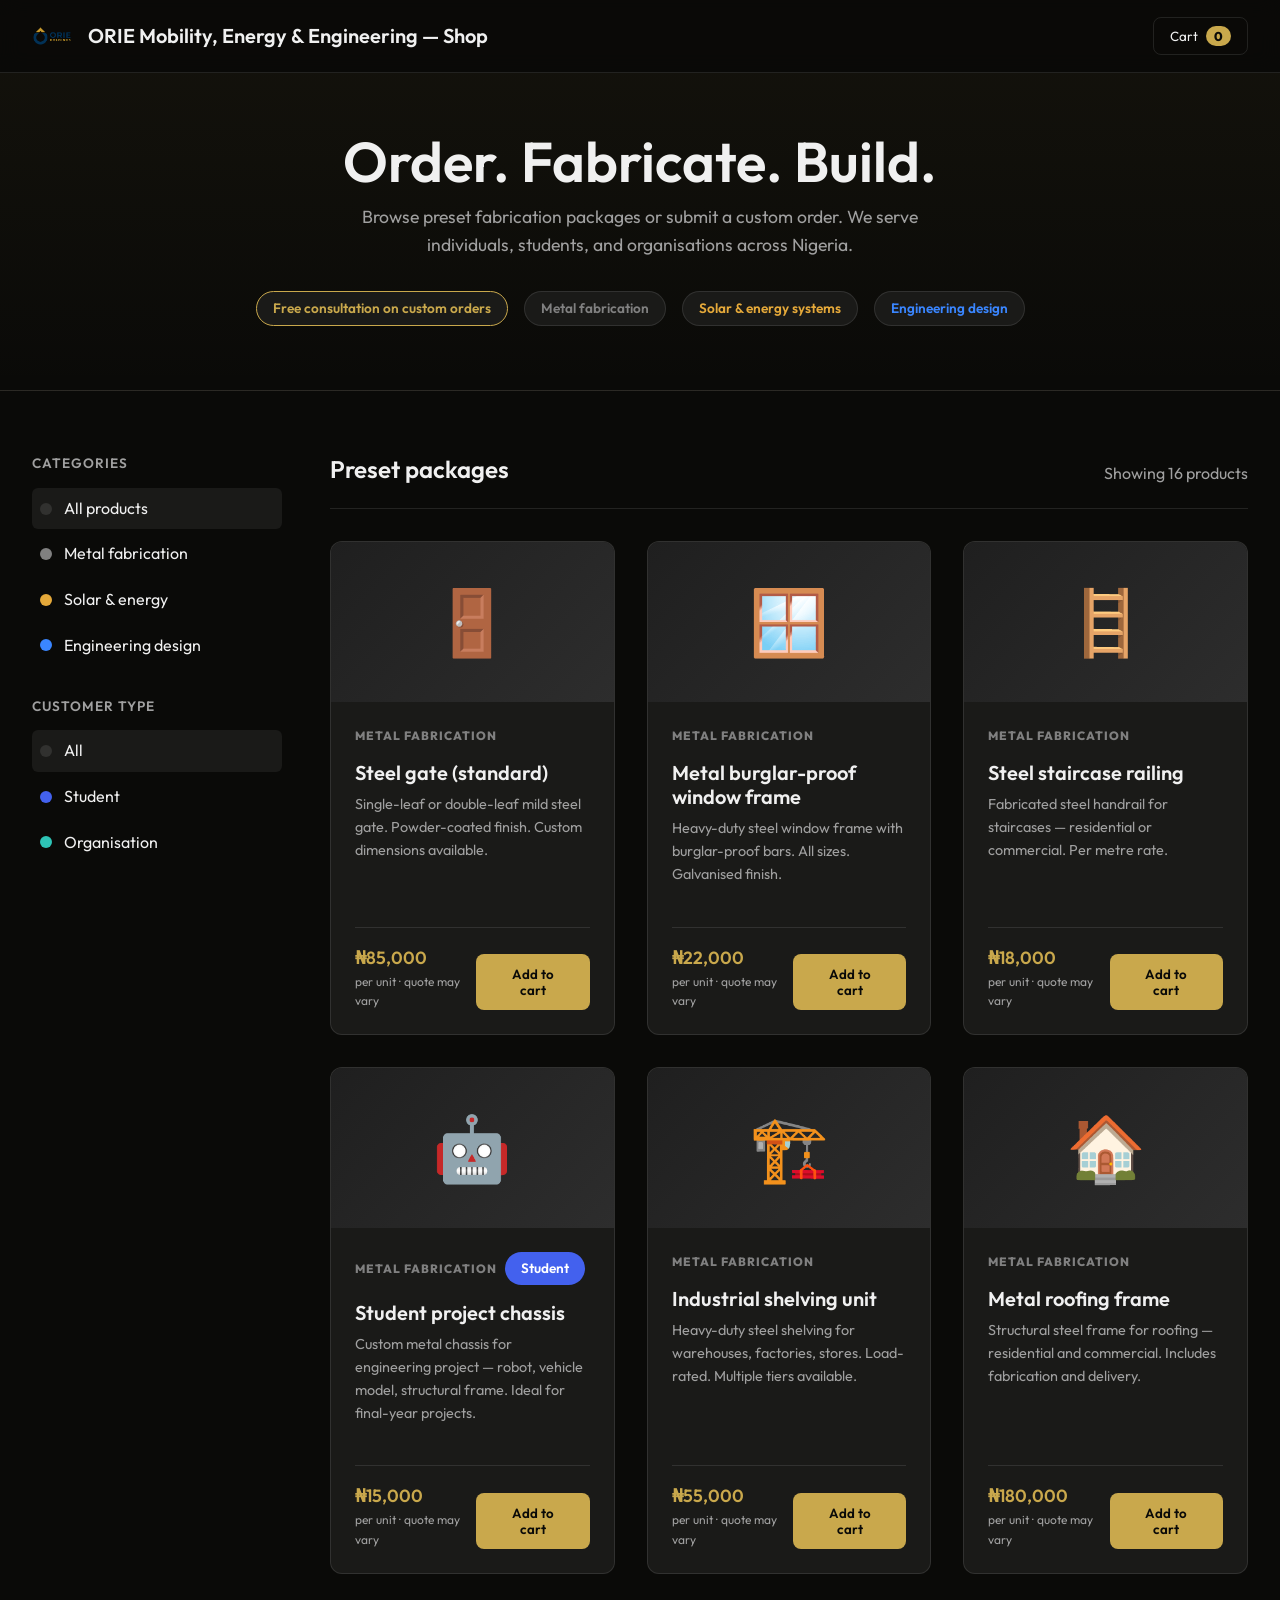
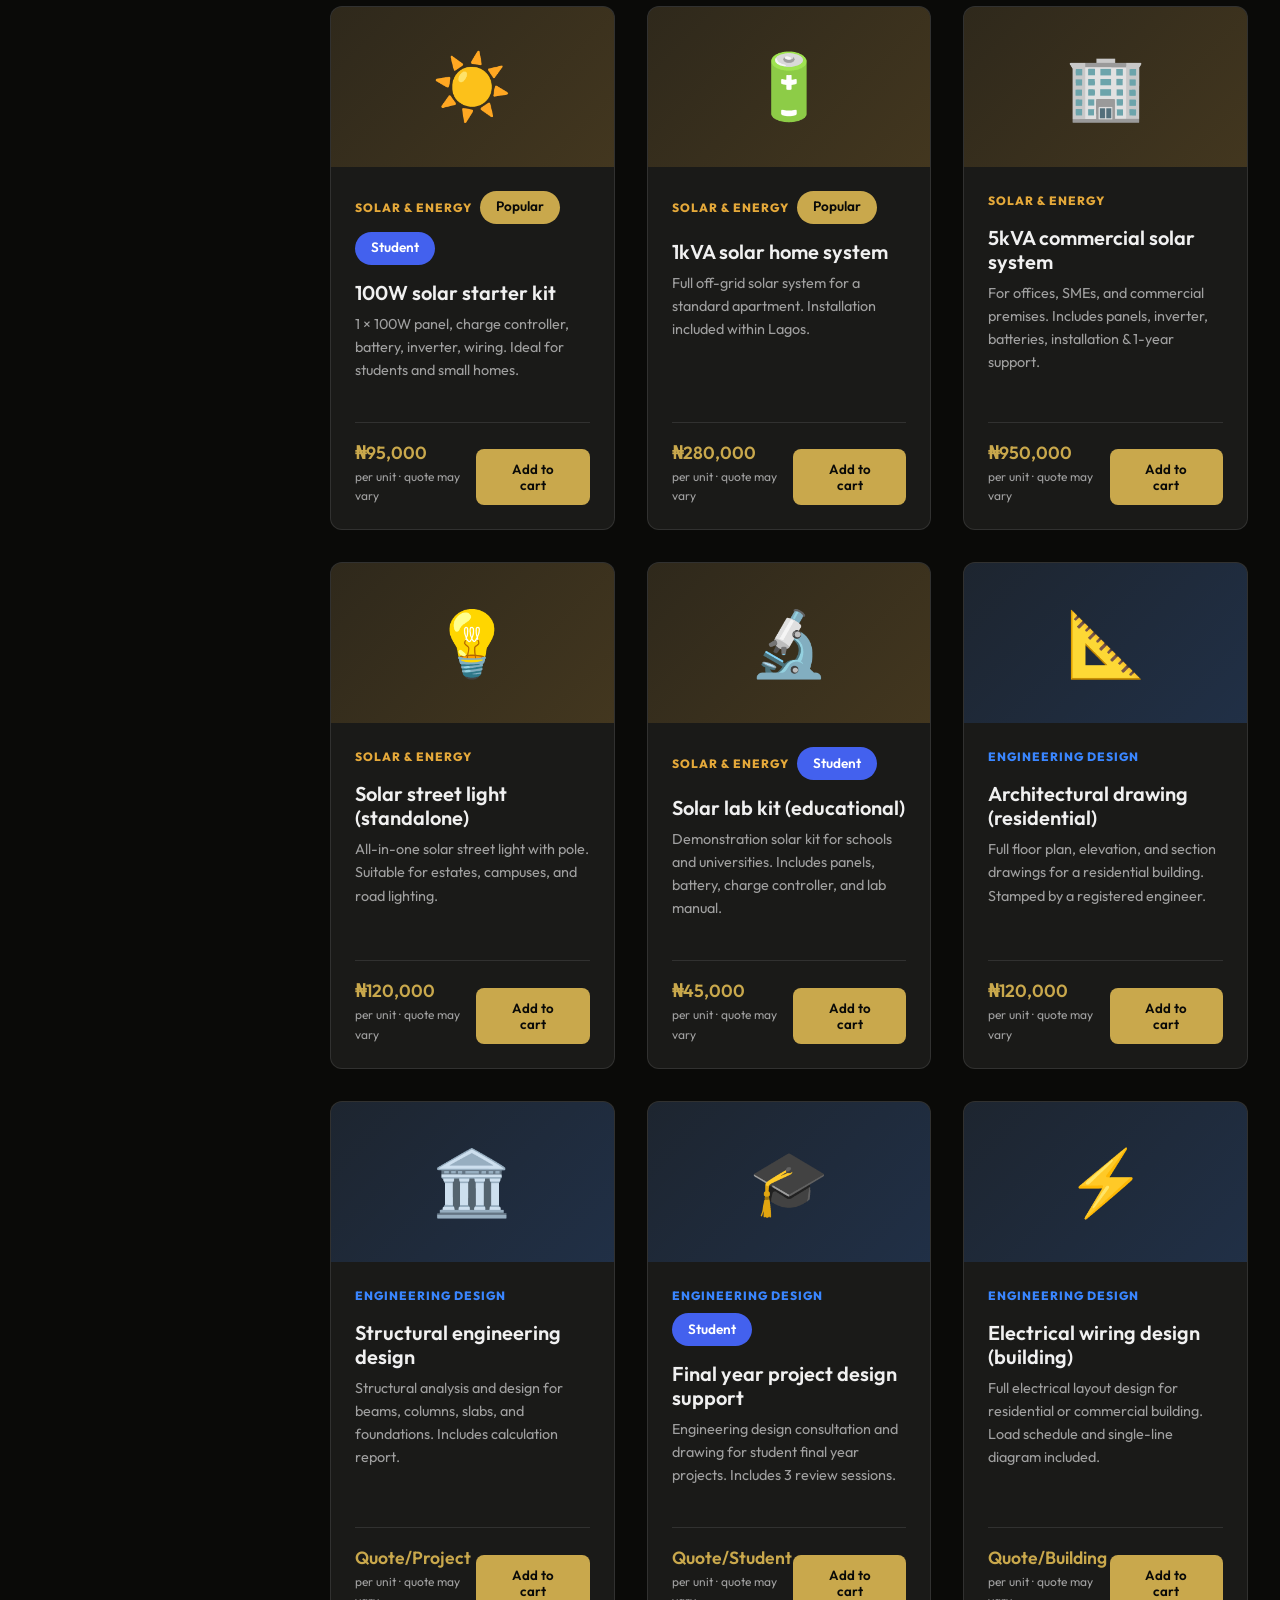
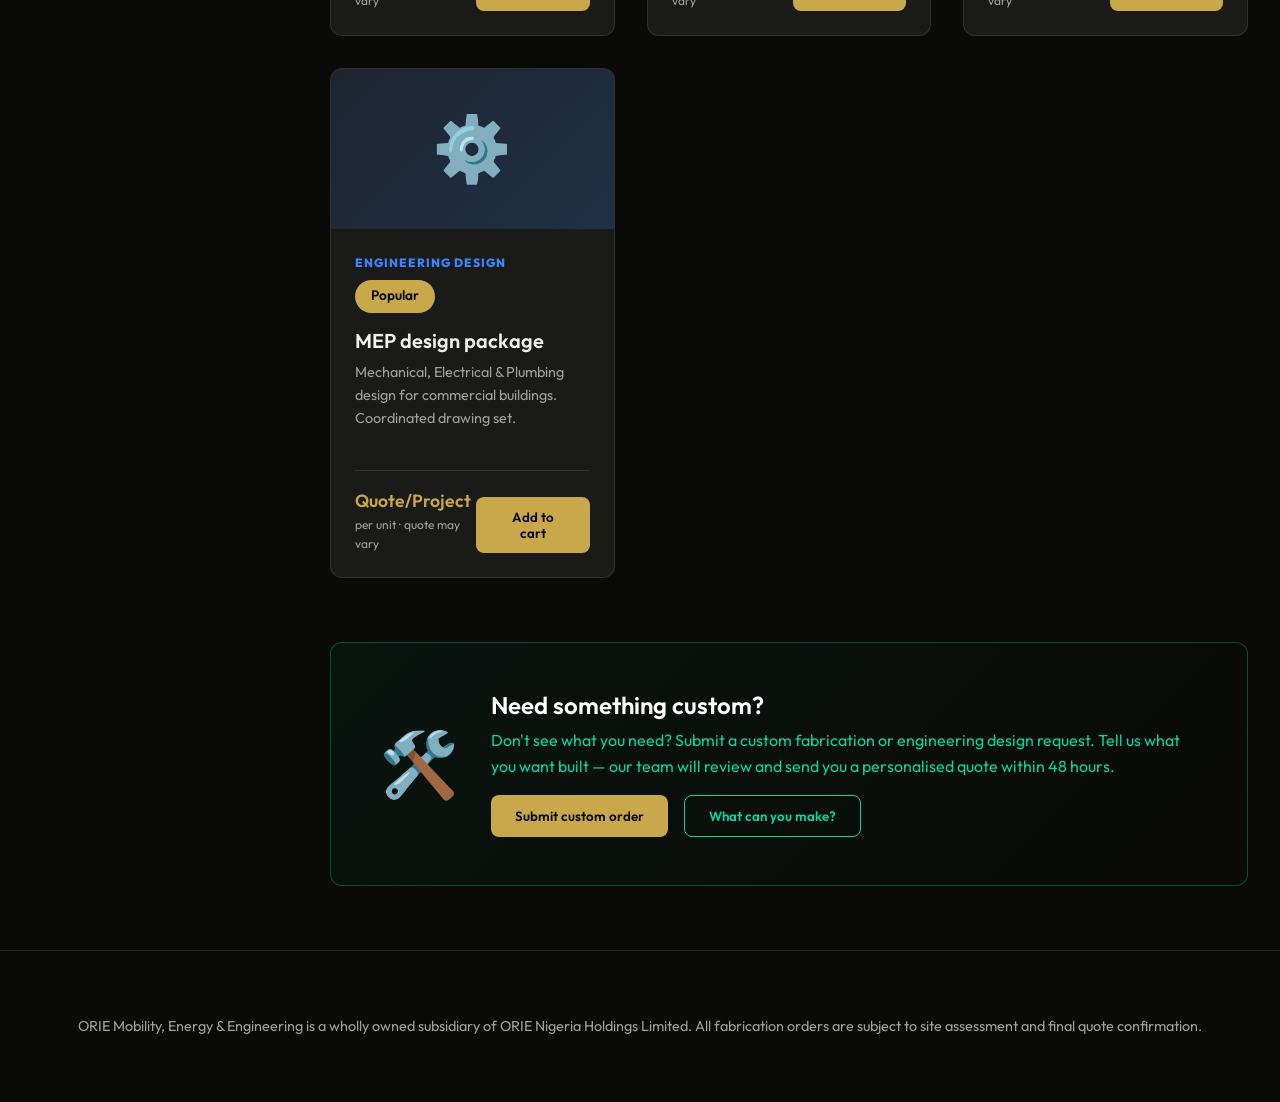
==== shop/index.html @ fbf354ec "refactor: rename subsidiary to ORIE Mobility, Energy & Engineering and update image assets" ====
<!DOCTYPE html>
<html lang="en">
<head>
  <meta charset="UTF-8">
  <meta name="viewport" content="width=device-width, initial-scale=1.0">
  <title>ORIE Mobility, Energy & Engineering — Fabrication Shop</title>
  <link href="https://fonts.googleapis.com/css2?family=Outfit:wght@300;400;600;800&display=swap" rel="stylesheet">
  <link rel="stylesheet" href="shop.css">
</head>
<body>
  <!-- Top Navigation -->
  <nav class="navbar">
    <a href="../index.html" class="nav-brand">
      <img src="../assets/ORIE-01.png" alt="ORIE Holdings">
      <span>ORIE Mobility, Energy & Engineering — Shop</span>
    </a>
    <button class="cart-btn" id="cart-toggle">
      Cart
      <span class="cart-badge" id="cart-badge">0</span>
    </button>
  </nav>

  <!-- Hero Strip -->
  <section class="hero">
    <h1>Order. Fabricate. Build.</h1>
    <p>Browse preset fabrication packages or submit a custom order. We serve individuals, students, and organisations across Nigeria.</p>
    <div class="hero-badges">
      <span class="badge-pill highlight">Free consultation on custom orders</span>
      <span class="badge-pill metal">Metal fabrication</span>
      <span class="badge-pill solar">Solar & energy systems</span>
      <span class="badge-pill engineering">Engineering design</span>
    </div>
  </section>

  <!-- Two Column Layout -->
  <main class="shop-container">
    <!-- Left Sidebar -->
    <aside class="sidebar">
      <div class="filter-group">
        <h3>Categories</h3>
        <div class="filter-item active" data-filter-type="cat" data-val="all">
          <div class="filter-dot"></div> All products
        </div>
        <div class="filter-item" data-filter-type="cat" data-val="metal">
          <div class="filter-dot dot-metal"></div> Metal fabrication
        </div>
        <div class="filter-item" data-filter-type="cat" data-val="solar">
          <div class="filter-dot dot-solar"></div> Solar & energy
        </div>
        <div class="filter-item" data-filter-type="cat" data-val="eng">
          <div class="filter-dot dot-eng"></div> Engineering design
        </div>
      </div>
      
      <div class="filter-group">
        <h3>Customer Type</h3>
        <div class="filter-item active" data-filter-type="cust" data-val="all">
          <div class="filter-dot"></div> All
        </div>
        <div class="filter-item" data-filter-type="cust" data-val="student">
          <div class="filter-dot dot-student"></div> Student
        </div>
        <div class="filter-item" data-filter-type="cust" data-val="org">
          <div class="filter-dot dot-org"></div> Organisation
        </div>
      </div>
    </aside>

    <!-- Right Main Area -->
    <div class="main-content">
      
      <!-- Cart Panel -->
      <div class="cart-panel" id="cart-panel">
        <h3 style="margin-bottom: 1rem;">Your Quote Estimate</h3>
        <div id="cart-items">
          <!-- JS injected -->
        </div>
        <div class="cart-total">
          <span>Running Estimate:</span>
          <span id="cart-total-amt">₦0</span>
        </div>
        <button class="btn btn-primary" id="checkout-btn" style="width: 100%;">Request Quote & Place Order</button>
      </div>

      <!-- Section Header -->
      <div class="section-header">
        <h2>Preset packages</h2>
        <span style="color: var(--text-secondary);" id="product-count">Showing 16 products</span>
      </div>

      <!-- Product Grid -->
      <div class="product-grid" id="product-grid">
        <!-- JS injected -->
      </div>

      <!-- Custom Order Banner -->
      <div class="custom-banner">
        <div class="custom-icon">🛠️</div>
        <div>
          <h2 style="color: white;">Need something custom?</h2>
          <p style="color: var(--color-custom);">Don't see what you need? Submit a custom fabrication or engineering design request. Tell us what you want built — our team will review and send you a personalised quote within 48 hours.</p>
          <div style="display: flex; gap: 1rem; margin-top: 1rem; flex-wrap: wrap;">
            <button class="btn btn-primary" id="open-custom">Submit custom order</button>
            <button class="btn btn-outline" style="color: var(--color-custom); border-color: var(--color-custom);">What can you make?</button>
          </div>
        </div>
      </div>
    </div>
  </main>

  <div style="text-align: center; padding: 4rem 2rem; border-top: 1px solid var(--border-color); color: var(--text-secondary); font-size: 0.9rem;">
    ORIE Mobility, Energy & Engineering is a wholly owned subsidiary of ORIE Nigeria Holdings Limited. All fabrication orders are subject to site assessment and final quote confirmation.
  </div>

  <!-- Modals -->
  <!-- Custom Order Modal -->
  <div class="modal-overlay" id="custom-modal">
    <div class="modal-card">
      <h2>Custom fabrication / design request</h2>
      <p>Describe your project. We will review and send a quote within 48 hours.</p>
      
      <div class="success-msg" id="custom-success">
        Custom order received! We will review your project and contact you within 48 hours with a detailed quote.
      </div>
      
      <form id="custom-form" style="margin-top: 1.5rem;">
        <div class="form-group">
          <label>Full name</label>
          <input type="text" class="form-control" required>
        </div>
        <div class="form-group">
          <label>Email</label>
          <input type="email" class="form-control" required>
        </div>
        <div class="form-group">
          <label>Phone number</label>
          <input type="tel" class="form-control" placeholder="+234..." required>
        </div>
        <div class="form-group">
          <label>Customer type</label>
          <select class="form-control" required>
            <option value="individual">Individual</option>
            <option value="student">Student</option>
            <option value="org">Organisation or Business</option>
            <option value="gov">Government agency</option>
          </select>
        </div>
        <div class="form-group">
          <label>Category</label>
          <select class="form-control" required>
            <option value="metal">Metal fabrication</option>
            <option value="solar">Solar or energy system</option>
            <option value="eng">Engineering design</option>
            <option value="multi">Multiple or combined</option>
          </select>
        </div>
        <div class="form-group">
          <label>Project description</label>
          <textarea class="form-control" rows="4" placeholder="Describe what you want fabricated or designed. Include dimensions, quantity, materials, and any specifications if known..." required></textarea>
        </div>
        <div class="form-group">
          <label>Estimated budget in ₦ (optional)</label>
          <input type="text" class="form-control">
        </div>
        <div class="form-group">
          <label>Desired delivery date (optional)</label>
          <input type="date" class="form-control">
        </div>
        
        <div class="modal-footer">
          <button type="button" class="btn btn-outline close-modal">Cancel</button>
          <button type="submit" class="btn btn-primary">Submit request</button>
        </div>
      </form>
    </div>
  </div>

  <!-- Checkout Quote Modal -->
  <div class="modal-overlay" id="checkout-modal">
    <div class="modal-card">
      <h2>Request Quote</h2>
      <p>Enter your details to request a final quote for your selected items.</p>
      
      <div class="success-msg" id="checkout-success">
        Order request submitted! Our team will contact you within 24 hours with a full quote and timeline.
      </div>
      
      <form id="checkout-form" style="margin-top: 1.5rem;">
        <div class="form-group">
          <label>Full name</label>
          <input type="text" class="form-control" required>
        </div>
        <div class="form-group">
          <label>Email</label>
          <input type="email" class="form-control" required>
        </div>
        <div class="form-group">
          <label>Phone number</label>
          <input type="tel" class="form-control" placeholder="+234..." required>
        </div>
        <div class="modal-footer">
          <button type="button" class="btn btn-outline close-modal">Cancel</button>
          <button type="submit" class="btn btn-primary">Submit Order Request</button>
        </div>
      </form>
    </div>
  </div>

  <script src="shop.js"></script>
</body>
</html>
---- shop/shop.css ----
/* shop/shop.css */
:root {
  --bg-dark: #0A0A08;
  --bg-panel: #141412;
  --bg-card: #1A1A18;
  --text-primary: #F0F0F0;
  --text-secondary: #A0A0A0;
  --accent-gold: #C9A84C;
  --accent-gold-hover: #b59542;
  --color-metal: #808080;
  --color-solar: #E5A93A;
  --color-engineering: #3A86FF;
  --color-custom: #06D6A0;
  --color-student: #4361EE;
  --color-org: #2EC4B6;
  --color-success: #2A9D8F;
  --border-color: rgba(255, 255, 255, 0.1);
  --font-main: 'Outfit', sans-serif;
  --transition: all 0.3s ease;
}

* {
  box-sizing: border-box;
  margin: 0;
  padding: 0;
}

body {
  font-family: var(--font-main);
  background-color: var(--bg-dark);
  color: var(--text-primary);
  line-height: 1.6;
}

/* Typography */
h1, h2, h3, h4 { font-weight: 600; line-height: 1.2; margin-bottom: 0.5rem; }
h1 { font-size: clamp(2rem, 5vw, 3.5rem); }
p { color: var(--text-secondary); margin-bottom: 1rem; }

/* Navigation */
.navbar {
  position: fixed;
  top: 0;
  width: 100%;
  background: rgba(10, 10, 8, 0.95);
  backdrop-filter: blur(10px);
  -webkit-backdrop-filter: blur(10px);
  border-bottom: 1px solid var(--border-color);
  z-index: 100;
  display: flex;
  justify-content: space-between;
  align-items: center;
  padding: 1rem 2rem;
}
.nav-brand {
  font-size: 1.25rem;
  font-weight: 600;
  color: var(--text-primary);
  text-decoration: none;
  display: flex;
  align-items: center;
  gap: 1rem;
}
.nav-brand img { height: 40px; }
@media(max-width: 768px) {
  .nav-brand span { display: none; }
}
.cart-btn {
  background: transparent;
  border: 1px solid var(--border-color);
  color: var(--text-primary);
  padding: 0.5rem 1rem;
  border-radius: 8px;
  cursor: pointer;
  display: flex;
  align-items: center;
  gap: 0.5rem;
  transition: var(--transition);
  font-family: var(--font-main);
}
.cart-btn:hover { border-color: var(--accent-gold); }
.cart-badge {
  background: var(--accent-gold);
  color: var(--bg-dark);
  font-weight: 800;
  padding: 2px 8px;
  border-radius: 12px;
  font-size: 0.8rem;
}

/* Hero Section */
.hero {
  padding: 8rem 2rem 4rem;
  background: linear-gradient(to bottom, rgba(201, 168, 76, 0.05), transparent);
  border-bottom: 1px solid var(--border-color);
  text-align: center;
}
.hero p {
  max-width: 600px;
  margin: 0 auto;
  font-size: 1.1rem;
}
.hero-badges {
  display: flex;
  gap: 1rem;
  justify-content: center;
  flex-wrap: wrap;
  margin-top: 2rem;
}
.badge-pill {
  padding: 0.35rem 1rem;
  border-radius: 20px;
  font-size: 0.85rem;
  font-weight: 600;
  border: 1px solid var(--border-color);
  background: var(--bg-card);
}
.badge-pill.highlight { border-color: var(--accent-gold); color: var(--accent-gold); }
.badge-pill.metal { color: var(--color-metal); }
.badge-pill.solar { color: var(--color-solar); }
.badge-pill.engineering { color: var(--color-engineering); }
.badge-pill.student { background: var(--color-student); color: white; border: none; }
.badge-pill.popular { background: var(--accent-gold); color: var(--bg-dark); border: none; }

/* Layout */
.shop-container {
  display: flex;
  max-width: 1400px;
  margin: 0 auto;
  padding: 4rem 2rem;
  gap: 3rem;
}
.sidebar {
  width: 250px;
  flex-shrink: 0;
}
.main-content {
  flex-grow: 1;
}
@media (max-width: 900px) {
  .shop-container { flex-direction: column; padding: 2rem; }
  .sidebar { width: 100%; display: flex; gap: 2rem; flex-wrap: wrap; }
}

/* Sidebar Filters */
.filter-group { margin-bottom: 2rem; flex: 1; min-width: 200px; }
.filter-group h3 {
  font-size: 0.85rem;
  text-transform: uppercase;
  letter-spacing: 1px;
  color: var(--text-secondary);
  margin-bottom: 1rem;
}
.filter-item {
  display: flex;
  align-items: center;
  gap: 0.75rem;
  padding: 0.5rem;
  border-radius: 6px;
  cursor: pointer;
  transition: var(--transition);
  color: var(--text-primary);
  margin-bottom: 0.25rem;
}
.filter-item:hover, .filter-item.active {
  background: var(--bg-card);
}
.filter-dot {
  width: 12px;
  height: 12px;
  border-radius: 50%;
  background: var(--border-color);
}
.dot-metal { background: var(--color-metal); }
.dot-solar { background: var(--color-solar); }
.dot-eng { background: var(--color-engineering); }
.dot-student { background: var(--color-student); }
.dot-org { background: var(--color-org); }

/* Cart Panel */
.cart-panel {
  background: var(--bg-panel);
  border: 1px solid var(--border-color);
  border-radius: 12px;
  padding: 1.5rem;
  margin-bottom: 2rem;
  display: none;
}
.cart-panel.open { display: block; animation: slideDown 0.3s ease-out forwards; }
@keyframes slideDown {
  from { opacity: 0; transform: translateY(-10px); }
  to { opacity: 1; transform: translateY(0); }
}
.cart-item {
  display: flex;
  justify-content: space-between;
  align-items: center;
  padding: 1rem 0;
  border-bottom: 1px solid var(--border-color);
}
.cart-item-info h4 { margin: 0; font-size: 1rem; }
.cart-item-price { color: var(--accent-gold); font-weight: 600; margin-top: 0.25rem;}
.cart-remove {
  background: transparent;
  color: #ff4d4d;
  border: none;
  cursor: pointer;
  font-size: 0.9rem;
}
.cart-remove:hover { text-decoration: underline; }
.cart-total {
  display: flex;
  justify-content: space-between;
  margin: 1.5rem 0;
  font-size: 1.25rem;
  font-weight: 600;
}
.btn {
  padding: 0.75rem 1.5rem;
  border-radius: 8px;
  font-weight: 600;
  cursor: pointer;
  transition: var(--transition);
  border: none;
  font-family: var(--font-main);
  display: inline-block;
  text-align: center;
}
.btn-primary {
  background: var(--accent-gold);
  color: var(--bg-dark);
}
.btn-primary:hover { background: var(--accent-gold-hover); transform: translateY(-2px); }
.btn-outline {
  background: transparent;
  border: 1px solid var(--border-color);
  color: var(--text-primary);
}
.btn-outline:hover { border-color: var(--text-primary); }
.btn-success { background: var(--color-success); color: white; }

/* Product Grid */
.section-header {
  display: flex;
  justify-content: space-between;
  align-items: center;
  margin-bottom: 2rem;
  padding-bottom: 1rem;
  border-bottom: 1px solid var(--border-color);
}
.product-grid {
  display: grid;
  grid-template-columns: repeat(auto-fill, minmax(280px, 1fr));
  gap: 2rem;
}
.product-card {
  background: var(--bg-card);
  border: 1px solid var(--border-color);
  border-radius: 12px;
  overflow: hidden;
  display: flex;
  flex-direction: column;
  transition: var(--transition);
}
.product-card:hover {
  transform: translateY(-4px);
  border-color: var(--border-color);
  box-shadow: 0 10px 30px rgba(0,0,0,0.5);
}
.product-img {
  height: 160px;
  display: flex;
  align-items: center;
  justify-content: center;
  font-size: 4rem;
  position: relative;
}
.img-metal { background: linear-gradient(135deg, #1f1f1f, #2d2d2d); }
.img-solar { background: linear-gradient(135deg, rgba(229, 169, 58, 0.1), rgba(229, 169, 58, 0.2)); }
.img-eng { background: linear-gradient(135deg, rgba(58, 134, 255, 0.1), rgba(58, 134, 255, 0.2)); }

.product-content {
  padding: 1.5rem;
  flex-grow: 1;
  display: flex;
  flex-direction: column;
}
.product-tags {
  display: flex;
  gap: 0.5rem;
  margin-bottom: 1rem;
  flex-wrap: wrap;
  align-items: center;
}
.product-cat {
  font-size: 0.75rem;
  text-transform: uppercase;
  letter-spacing: 1px;
  font-weight: 800;
}
.cat-metal { color: var(--color-metal); }
.cat-solar { color: var(--color-solar); }
.cat-eng { color: var(--color-engineering); }
.product-title {
  font-size: 1.25rem;
  margin-bottom: 0.5rem;
}
.product-desc {
  font-size: 0.9rem;
  flex-grow: 1;
}
.product-footer {
  margin-top: 1.5rem;
  padding-top: 1rem;
  border-top: 1px solid var(--border-color);
  display: flex;
  justify-content: space-between;
  align-items: flex-end;
}
.product-price {
  font-size: 1.1rem;
  font-weight: 600;
  color: var(--accent-gold);
}
.price-note {
  font-size: 0.75rem;
  color: var(--text-secondary);
  display: block;
}

/* Custom Order Banner */
.custom-banner {
  background: linear-gradient(135deg, rgba(6, 214, 160, 0.05), transparent);
  border: 1px solid rgba(6, 214, 160, 0.3);
  border-radius: 12px;
  padding: 3rem;
  margin-top: 4rem;
  display: flex;
  gap: 2rem;
  align-items: center;
}
.custom-icon {
  font-size: 4rem;
}
@media (max-width: 768px) {
  .custom-banner { flex-direction: column; text-align: center; }
}

/* Modals */
.modal-overlay {
  position: fixed;
  top: 0;
  left: 0;
  width: 100%;
  height: 100%;
  background: rgba(0,0,0,0.8);
  backdrop-filter: blur(5px);
  -webkit-backdrop-filter: blur(5px);
  z-index: 1000;
  display: flex;
  align-items: center;
  justify-content: center;
  opacity: 0;
  pointer-events: none;
  transition: var(--transition);
}
.modal-overlay.open {
  opacity: 1;
  pointer-events: all;
}
.modal-card {
  background: var(--bg-panel);
  border: 1px solid var(--border-color);
  border-radius: 16px;
  width: 90%;
  max-width: 600px;
  max-height: 90vh;
  overflow-y: auto;
  padding: 2.5rem;
  transform: translateY(20px);
  transition: var(--transition);
  box-shadow: 0 20px 50px rgba(0,0,0,0.5);
}
.modal-overlay.open .modal-card {
  transform: translateY(0);
}
.form-group {
  margin-bottom: 1.5rem;
}
.form-group label {
  display: block;
  margin-bottom: 0.5rem;
  color: var(--text-secondary);
  font-size: 0.9rem;
}
.form-control {
  width: 100%;
  background: rgba(255,255,255,0.05);
  border: 1px solid var(--border-color);
  color: var(--text-primary);
  padding: 0.75rem 1rem;
  border-radius: 8px;
  font-family: var(--font-main);
  transition: var(--transition);
}
.form-control:focus {
  outline: none;
  border-color: var(--accent-gold);
  background: rgba(255,255,255,0.08);
}
.modal-footer {
  display: flex;
  gap: 1rem;
  margin-top: 2.5rem;
  justify-content: flex-end;
}
.success-msg {
  background: rgba(42, 157, 143, 0.1);
  color: var(--color-success);
  border: 1px solid var(--color-success);
  padding: 1rem;
  border-radius: 8px;
  margin-top: 1rem;
  display: none;
}
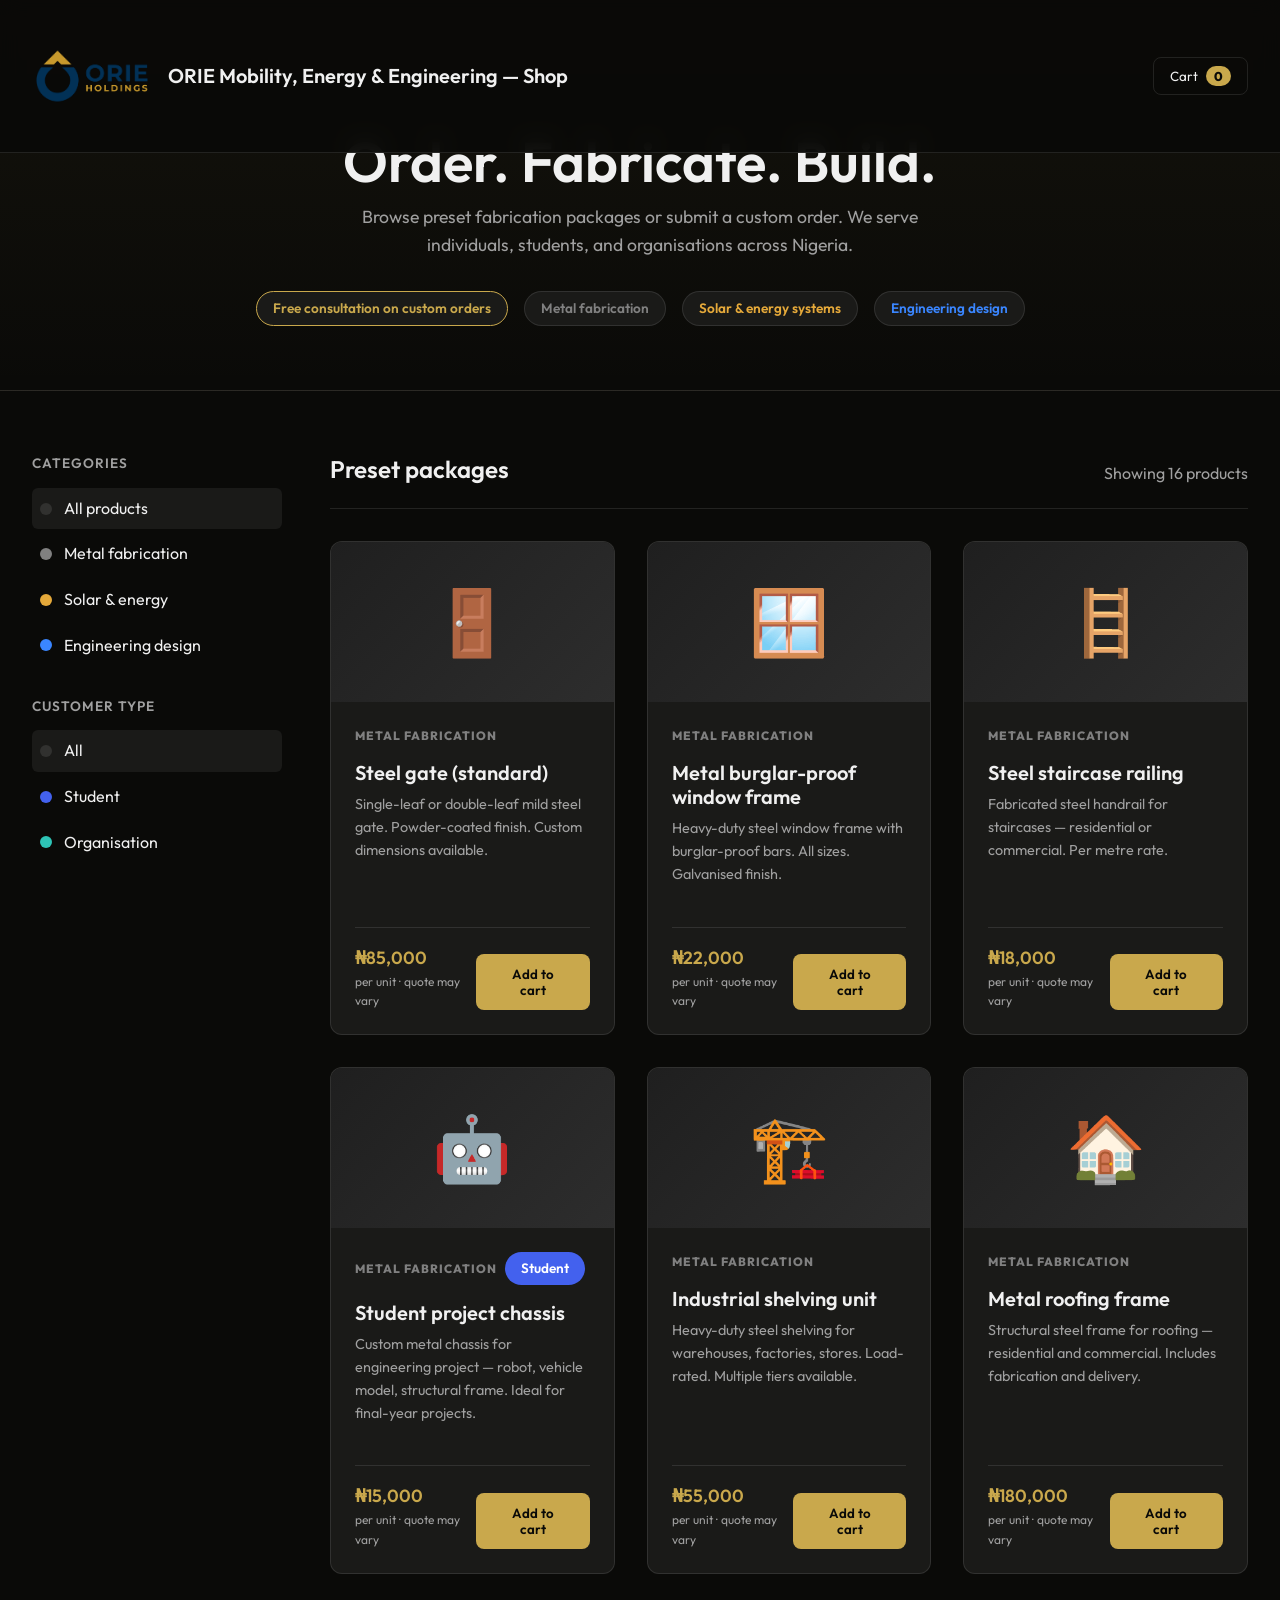
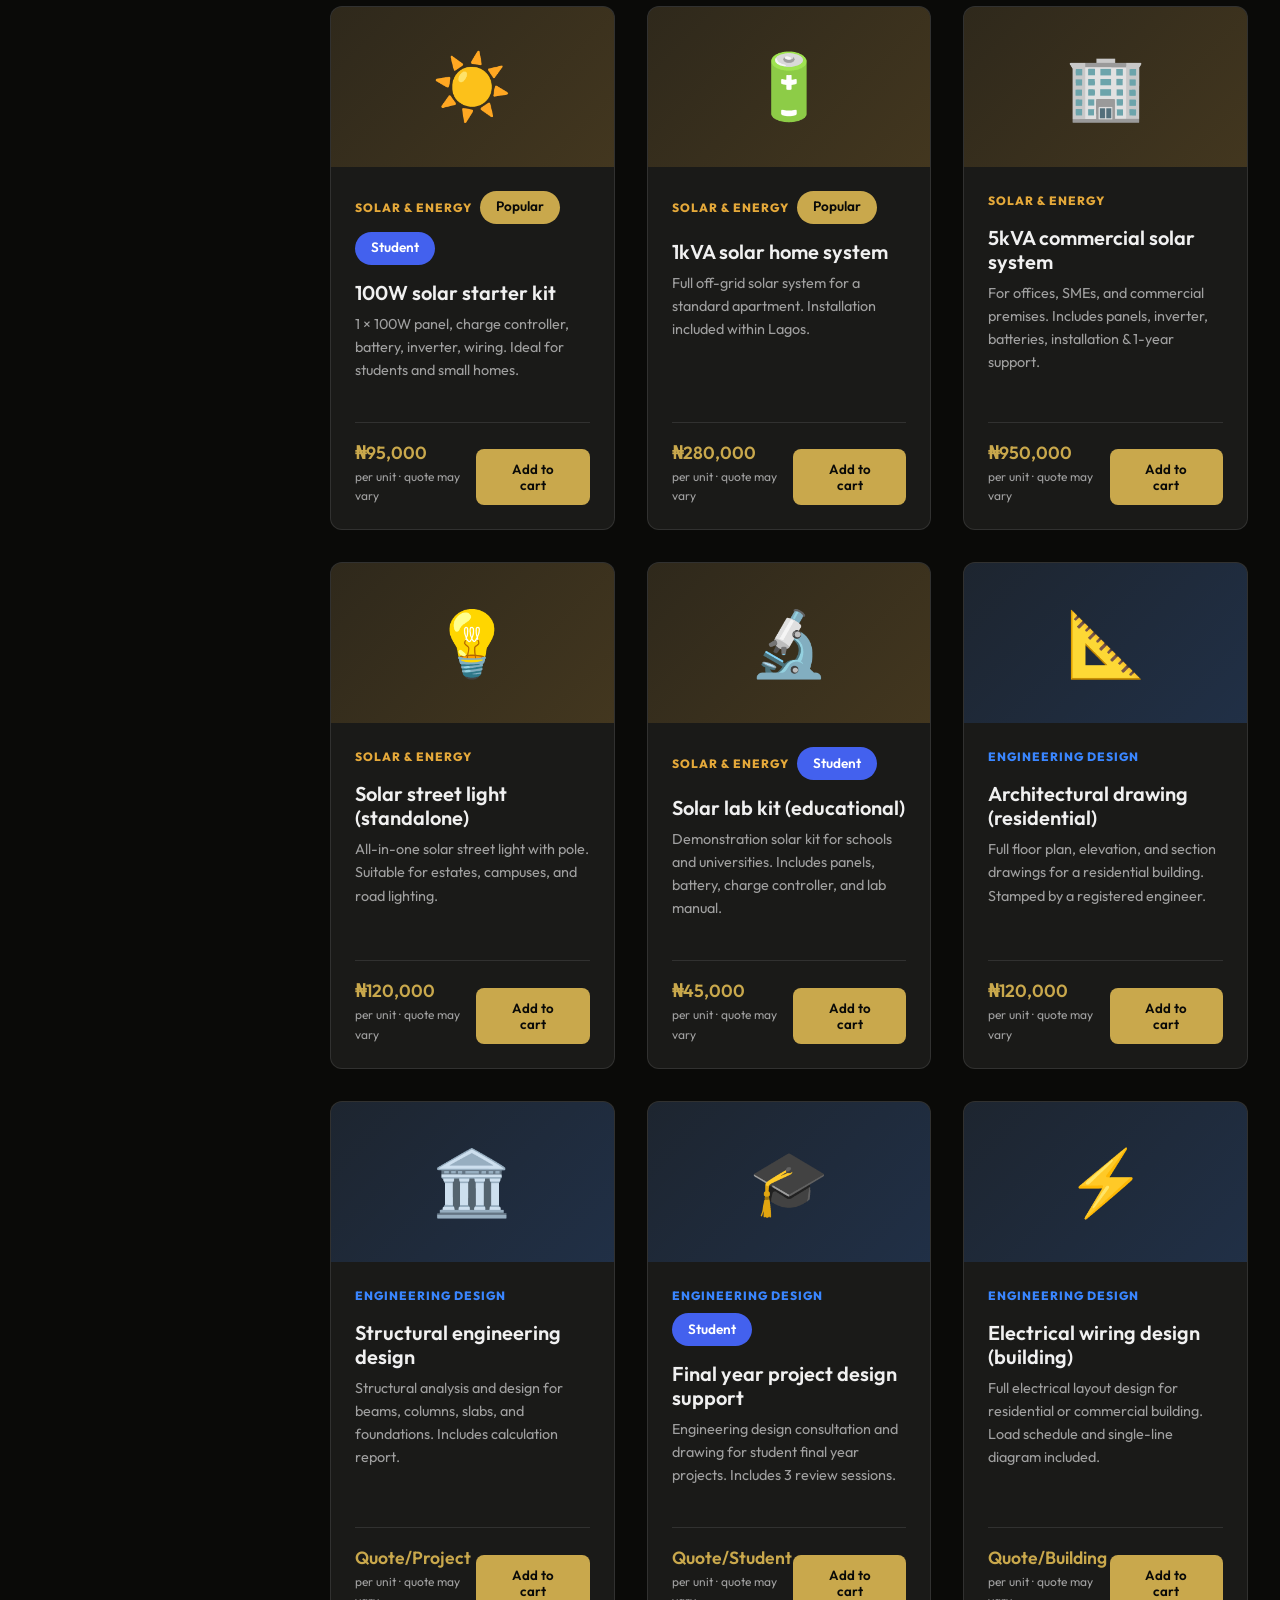
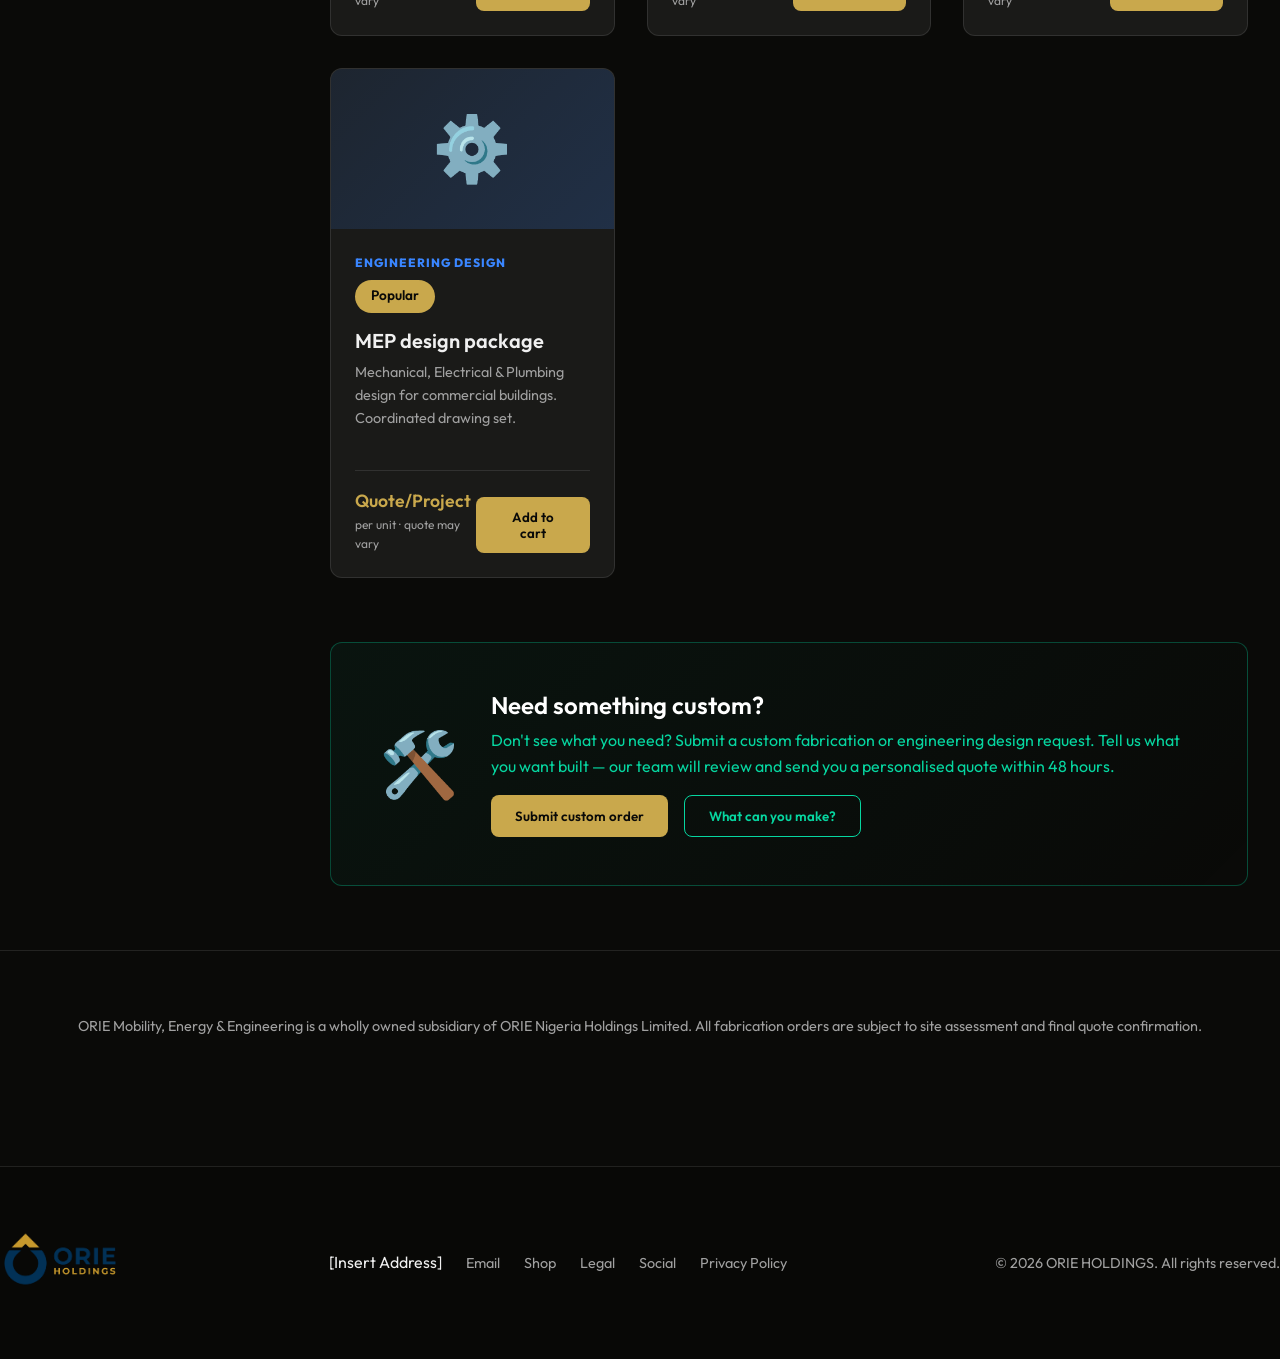
==== commit a75f3787: "feat: initialize subsidiaries pages and launch shop module structure" ====
--- a/shop/index.html
+++ b/shop/index.html
@@ -11,7 +11,7 @@
   <!-- Top Navigation -->
   <nav class="navbar">
     <a href="../index.html" class="nav-brand">
-      <img src="../assets/ORIE-01.png" alt="ORIE Holdings">
+      <img src="../assets/ORIE-01.png" alt="ORIE Holdings Logo" class="brand-logo">
       <span>ORIE Mobility, Energy & Engineering — Shop</span>
     </a>
     <button class="cart-btn" id="cart-toggle">
@@ -112,6 +112,27 @@
     ORIE Mobility, Energy & Engineering is a wholly owned subsidiary of ORIE Nigeria Holdings Limited. All fabrication orders are subject to site assessment and final quote confirmation.
   </div>
 
+  <footer class="footer">
+    <div class="container">
+      <div class="footer-content" style="flex-wrap: wrap;">
+        <div class="brand">
+          <img src="../assets/ORIE-01.png" alt="ORIE Holdings Logo" class="brand-logo">
+        </div>
+        <div class="footer-links" style="display: flex; gap: 1.5rem; flex-wrap: wrap; align-items: center;">
+          <span>[Insert Address]</span>
+          <a href="mailto:info@orieholdings.com" style="color: var(--text-secondary); text-decoration: none;">Email</a>
+          <a href="index.html" style="color: var(--text-secondary); text-decoration: none;">Shop</a>
+          <a href="#" style="color: var(--text-secondary); text-decoration: none;">Legal</a>
+          <a href="#" style="color: var(--text-secondary); text-decoration: none;">Social</a>
+          <button class="nav-btn" data-target="privacy"
+            style="padding: 0; background: none; border: none; color: var(--text-secondary); cursor: pointer; font-size: 0.9rem;">Privacy
+            Policy</button>
+        </div>
+        <p>&copy; <span id="year">2026</span> ORIE HOLDINGS. All rights reserved.</p>
+      </div>
+    </div>
+  </footer>
+
   <!-- Modals -->
   <!-- Custom Order Modal -->
   <div class="modal-overlay" id="custom-modal">
--- a/shop/shop.css
+++ b/shop/shop.css
@@ -61,7 +61,7 @@
   align-items: center;
   gap: 1rem;
 }
-.nav-brand img { height: 40px; }
+.nav-brand img { height: 120px; }
 @media(max-width: 768px) {
   .nav-brand span { display: none; }
 }
@@ -423,3 +423,51 @@
   margin-top: 1rem;
   display: none;
 }
+
+/* Footer Styles imported from index.css to maintain consistency */
+.footer {
+  border-top: 1px solid rgba(255, 255, 255, 0.1);
+  padding: 2rem 0;
+  margin-top: 4rem;
+  background: rgba(0, 0, 0, 0.2);
+}
+
+.footer-content {
+  display: flex;
+  justify-content: space-between;
+  align-items: center;
+}
+
+.footer p {
+  margin: 0;
+  font-size: 0.9rem;
+}
+
+.footer-links a, .footer-links button {
+  color: var(--text-secondary);
+  text-decoration: none;
+  background: none;
+  border: none;
+  cursor: pointer;
+  font-size: 0.9rem;
+  font-family: inherit;
+}
+
+.footer-links a:hover, .footer-links button:hover {
+  color: var(--accent-gold);
+}
+.brand-logo {
+  height: 120px;
+  width: auto;
+  object-fit: contain;
+}
+@media (max-width: 768px) {
+  .footer-content {
+    flex-direction: column;
+    gap: 1rem;
+    text-align: center;
+  }
+  .brand-logo {
+    height: 80px;
+  }
+}
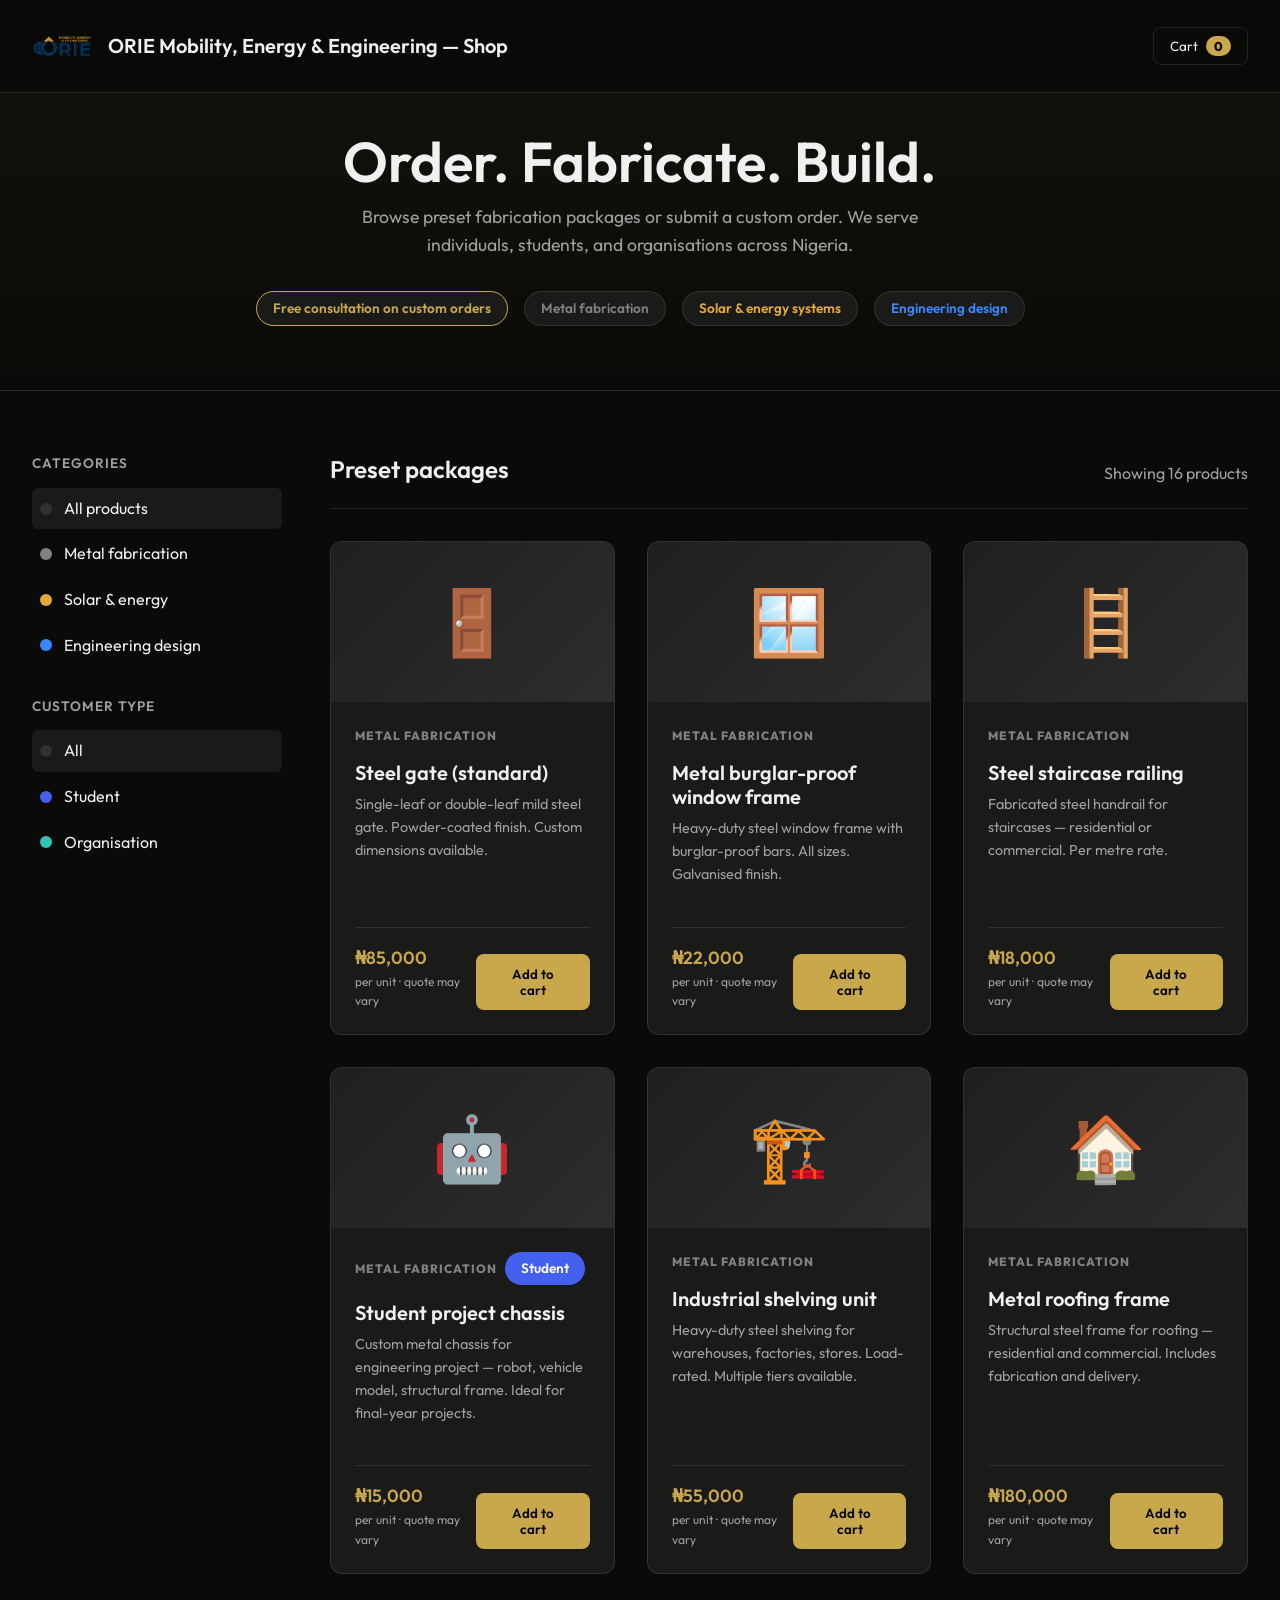
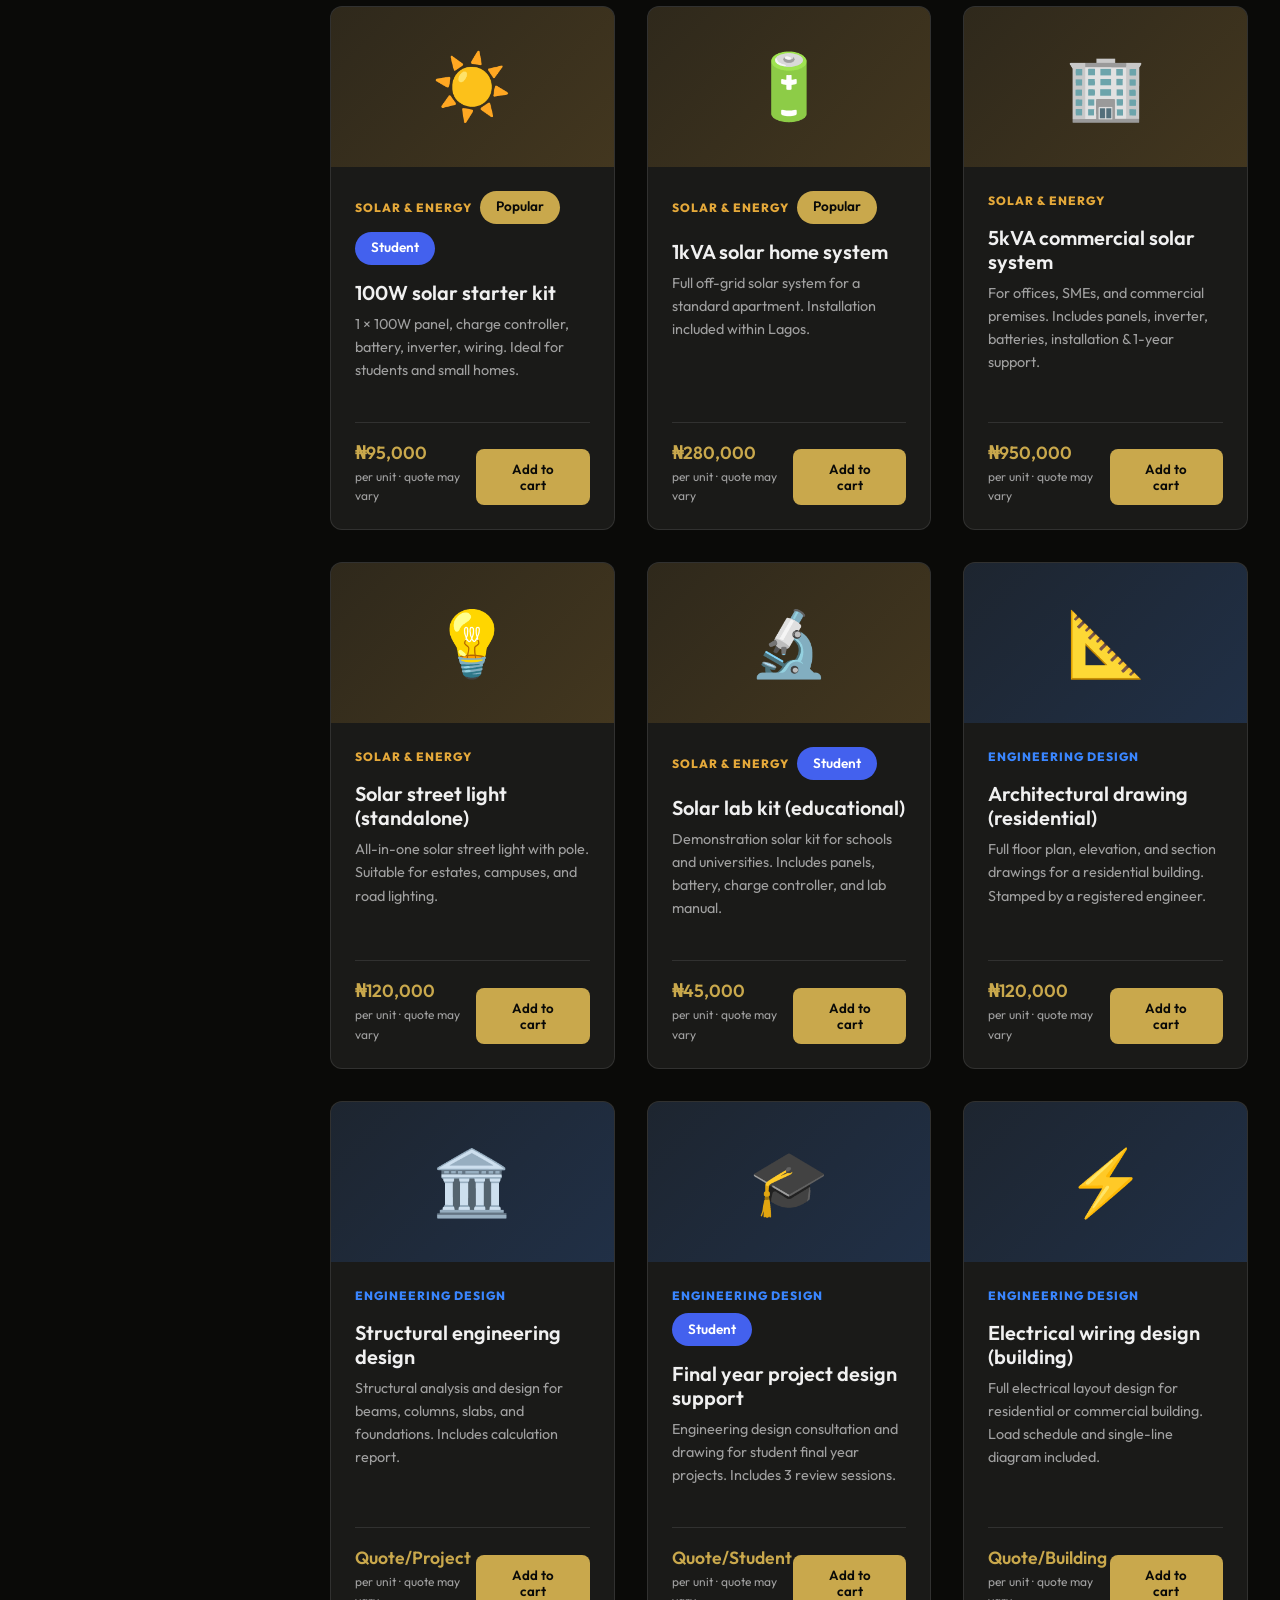
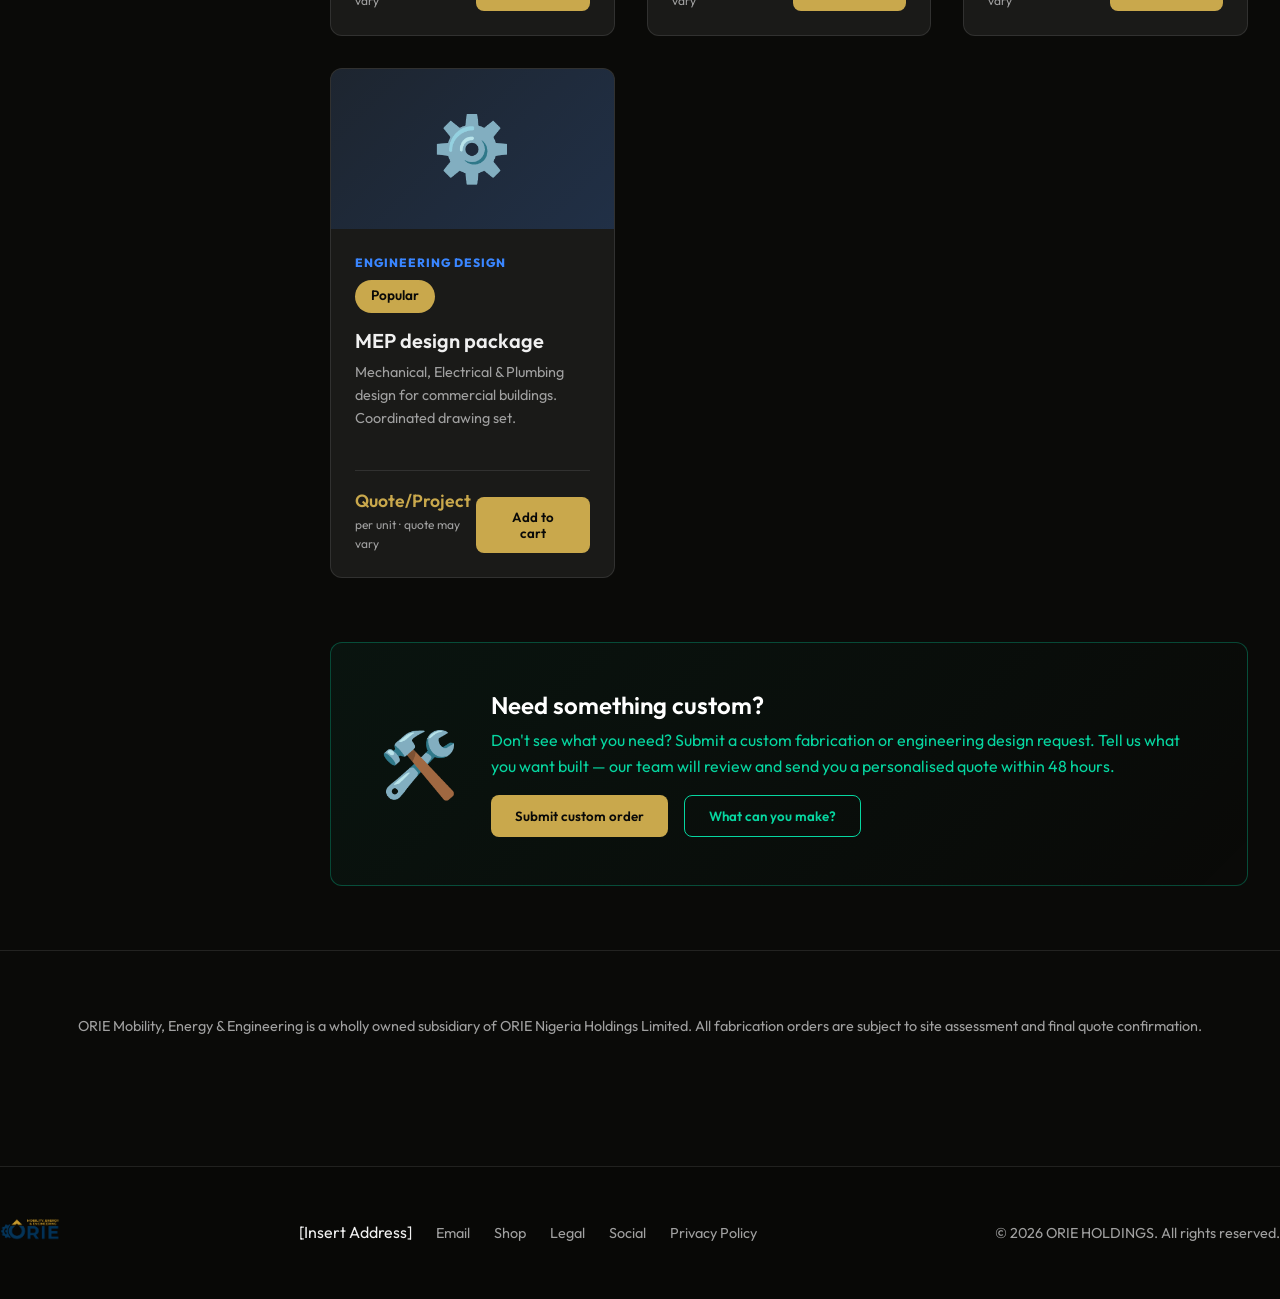
==== commit 10d335f1: "feat: update branding logos and styling across subsidiary and shop pages" ====
--- a/shop/index.html
+++ b/shop/index.html
@@ -11,7 +11,7 @@
   <!-- Top Navigation -->
   <nav class="navbar">
     <a href="../index.html" class="nav-brand">
-      <img src="../assets/ORIE-01.png" alt="ORIE Holdings Logo" class="brand-logo">
+      <img src="../assets/ORIEmobility.png" alt="ORIE Mobility Logo" class="brand-logo" style="height: 60px; width: auto;">
       <span>ORIE Mobility, Energy & Engineering — Shop</span>
     </a>
     <button class="cart-btn" id="cart-toggle">
@@ -116,7 +116,7 @@
     <div class="container">
       <div class="footer-content" style="flex-wrap: wrap;">
         <div class="brand">
-          <img src="../assets/ORIE-01.png" alt="ORIE Holdings Logo" class="brand-logo">
+          <img src="../assets/ORIEmobility.png" alt="ORIE Mobility Logo" class="brand-logo" style="height: 60px; width: auto;">
         </div>
         <div class="footer-links" style="display: flex; gap: 1.5rem; flex-wrap: wrap; align-items: center;">
           <span>[Insert Address]</span>
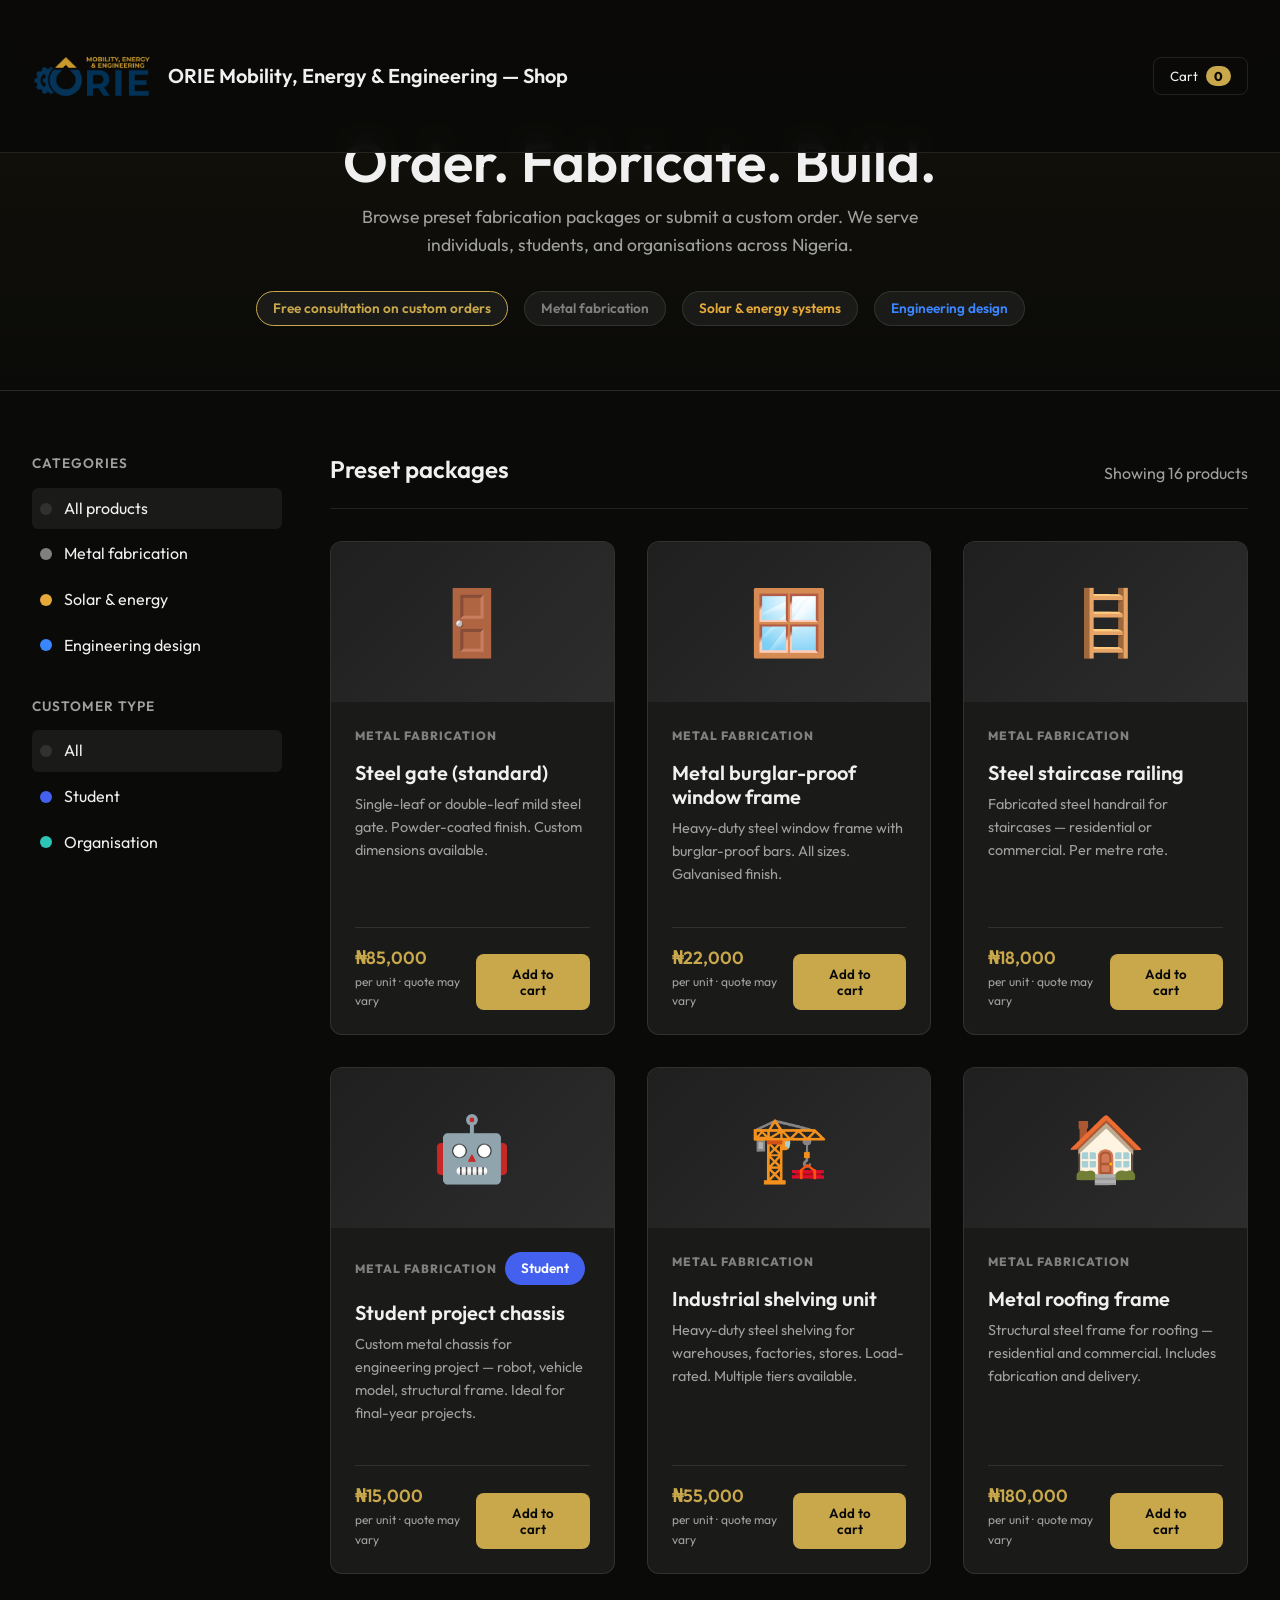
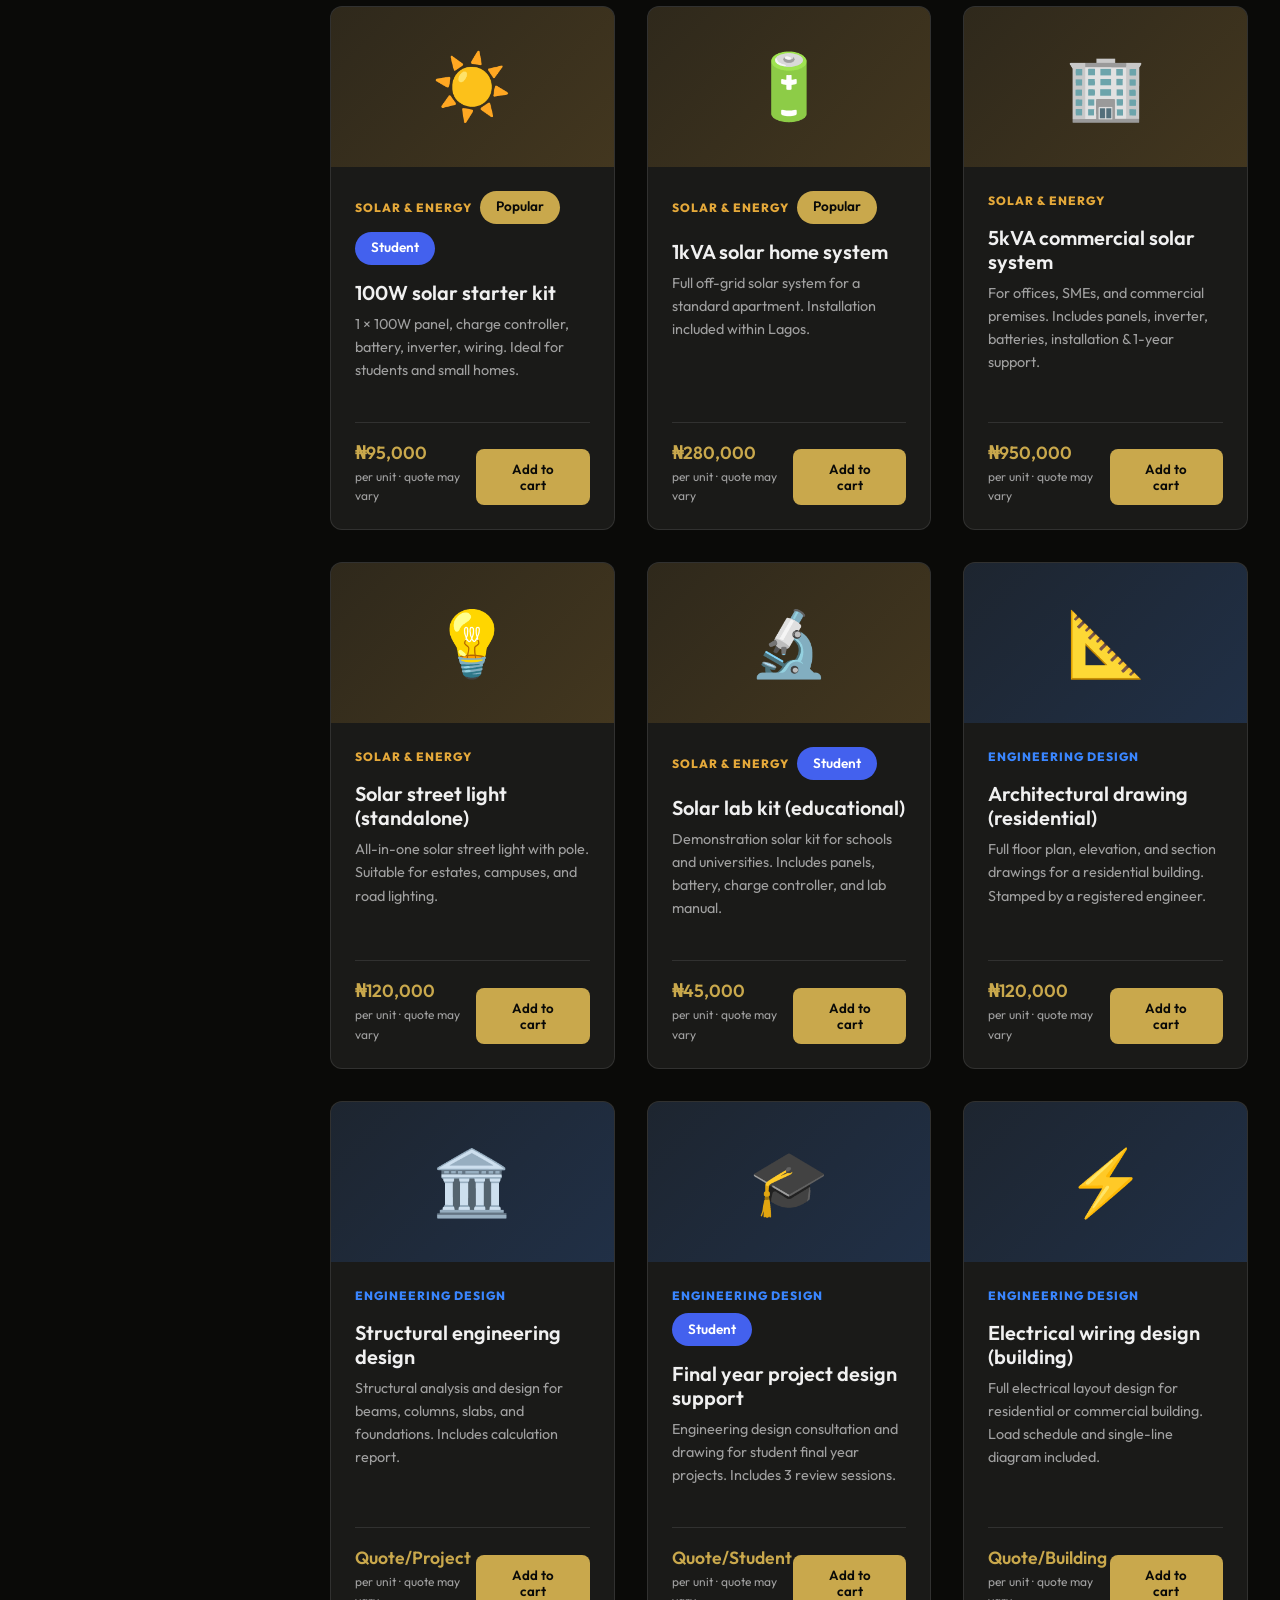
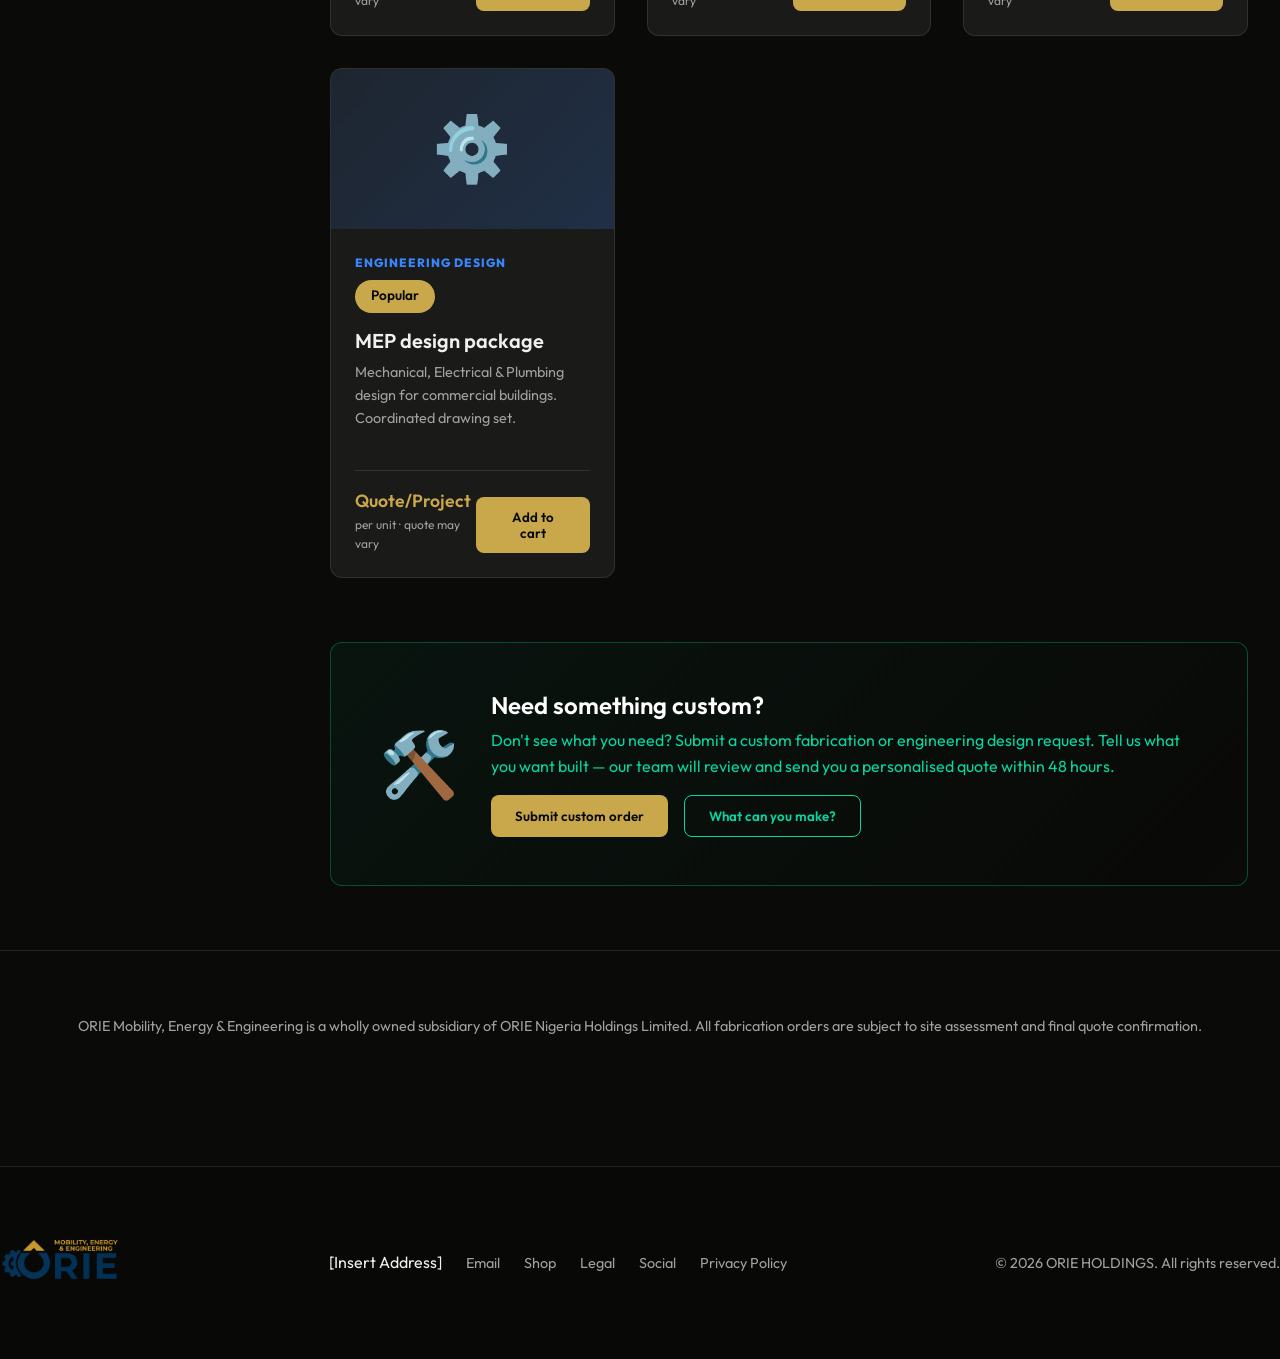
==== commit 90315735: "refactor: remove fixed height and width styles from brand logo images across all pages" ====
--- a/shop/index.html
+++ b/shop/index.html
@@ -11,7 +11,7 @@
   <!-- Top Navigation -->
   <nav class="navbar">
     <a href="../index.html" class="nav-brand">
-      <img src="../assets/ORIEmobility.png" alt="ORIE Mobility Logo" class="brand-logo" style="height: 60px; width: auto;">
+      <img src="../assets/ORIEmobility.png" alt="ORIE Mobility Logo" class="brand-logo">
       <span>ORIE Mobility, Energy & Engineering — Shop</span>
     </a>
     <button class="cart-btn" id="cart-toggle">
@@ -116,7 +116,7 @@
     <div class="container">
       <div class="footer-content" style="flex-wrap: wrap;">
         <div class="brand">
-          <img src="../assets/ORIEmobility.png" alt="ORIE Mobility Logo" class="brand-logo" style="height: 60px; width: auto;">
+          <img src="../assets/ORIEmobility.png" alt="ORIE Mobility Logo" class="brand-logo">
         </div>
         <div class="footer-links" style="display: flex; gap: 1.5rem; flex-wrap: wrap; align-items: center;">
           <span>[Insert Address]</span>
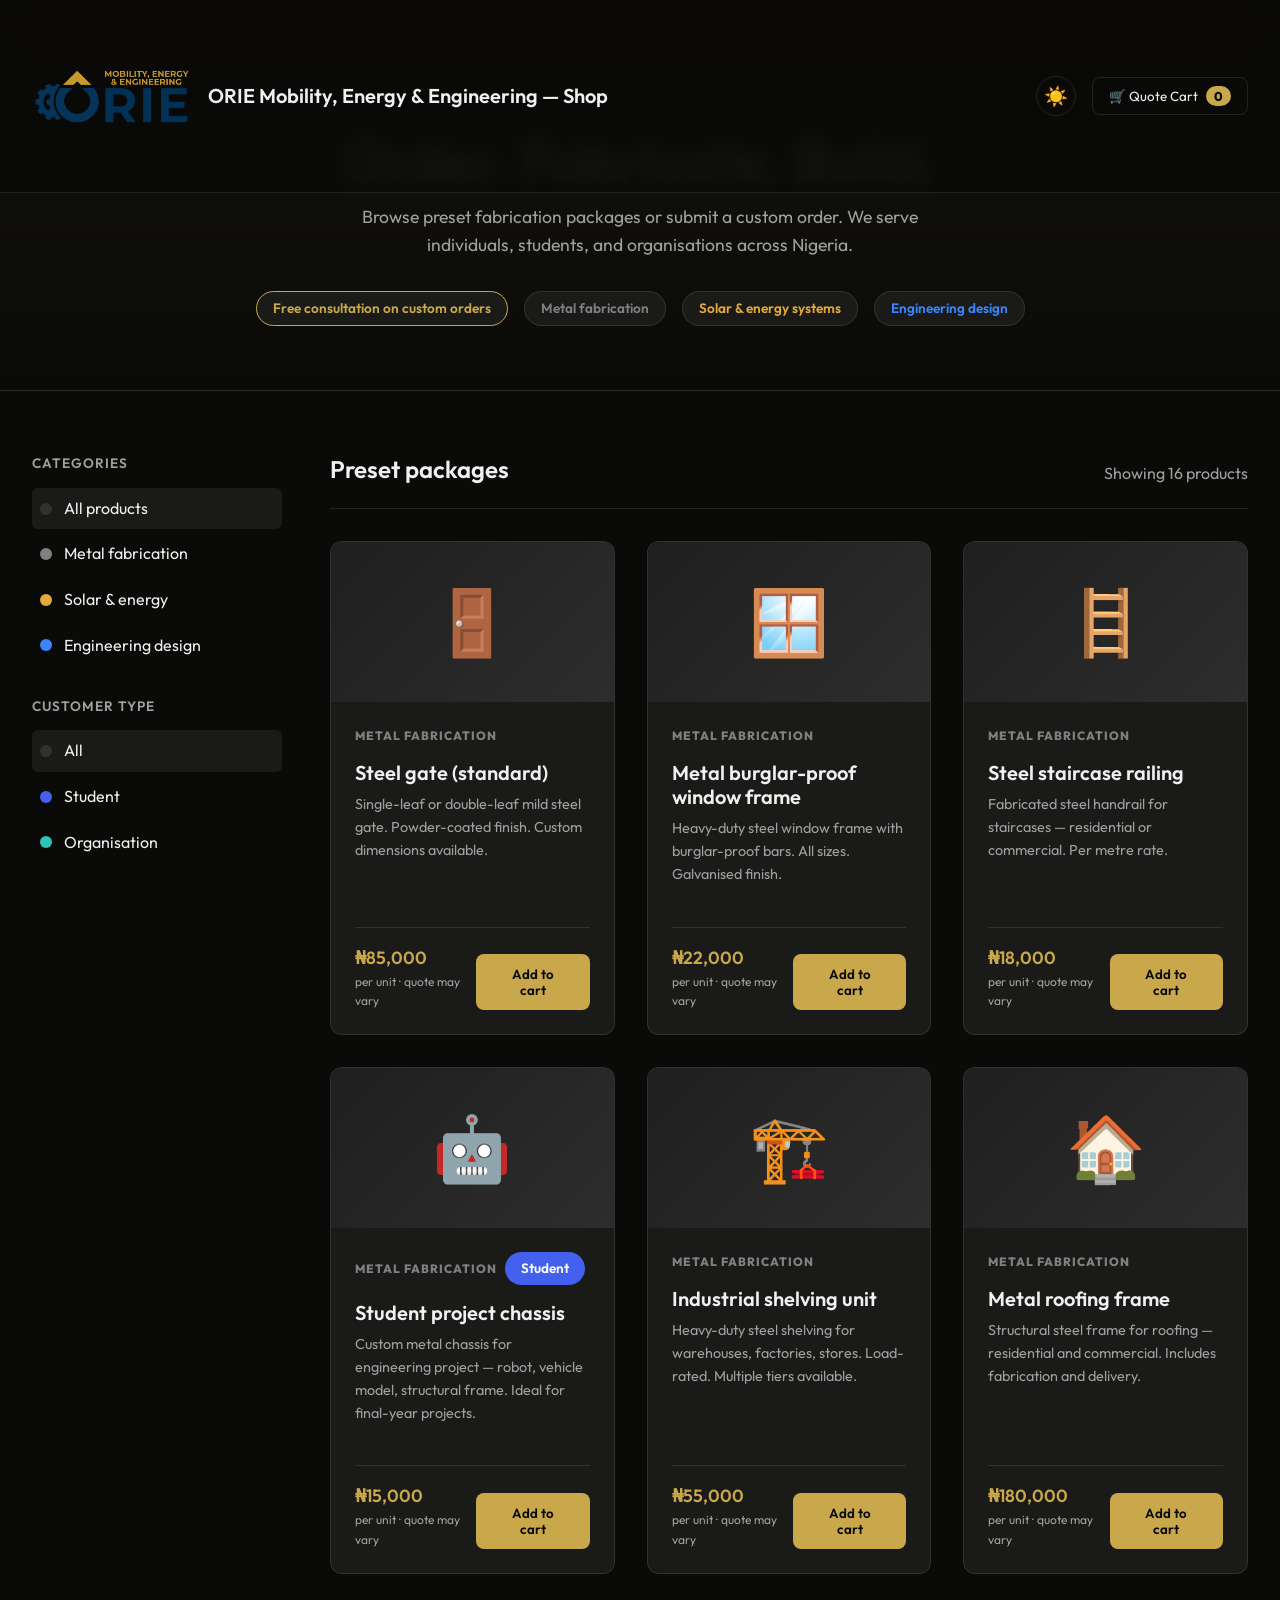
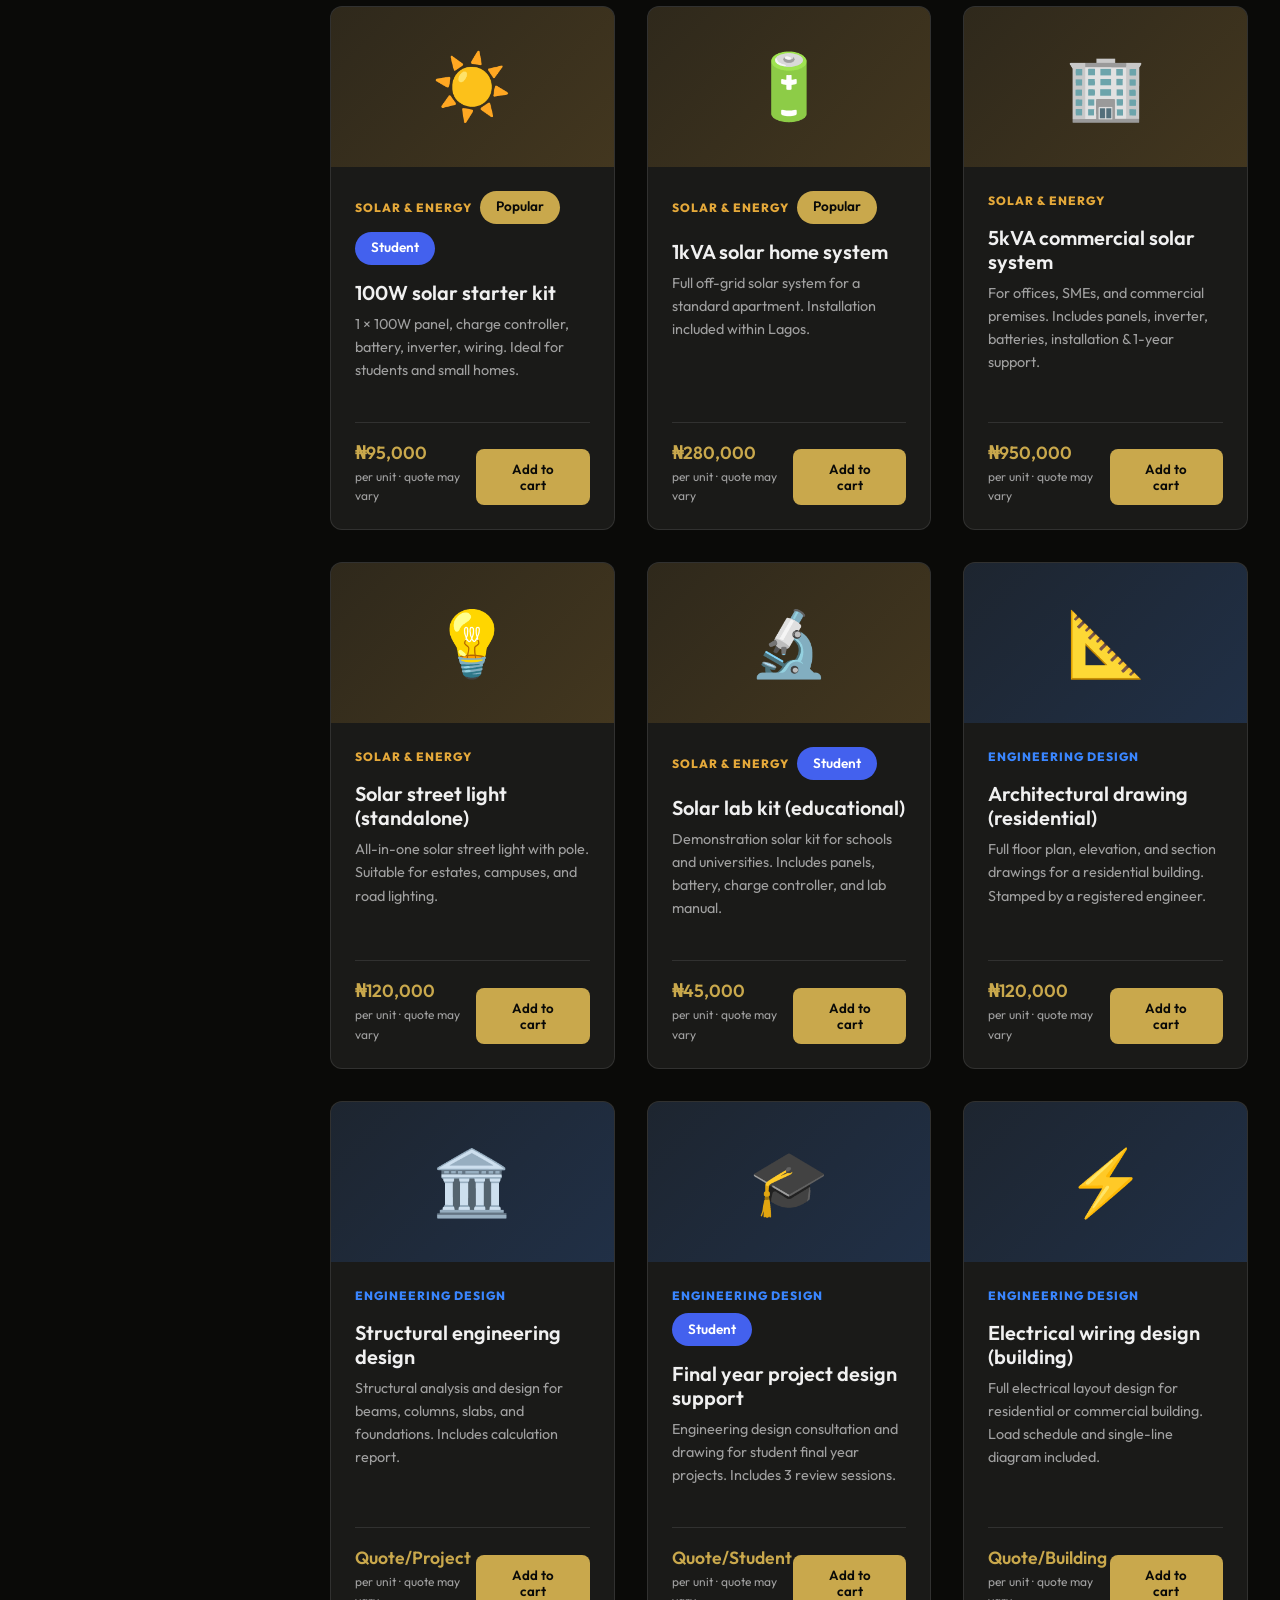
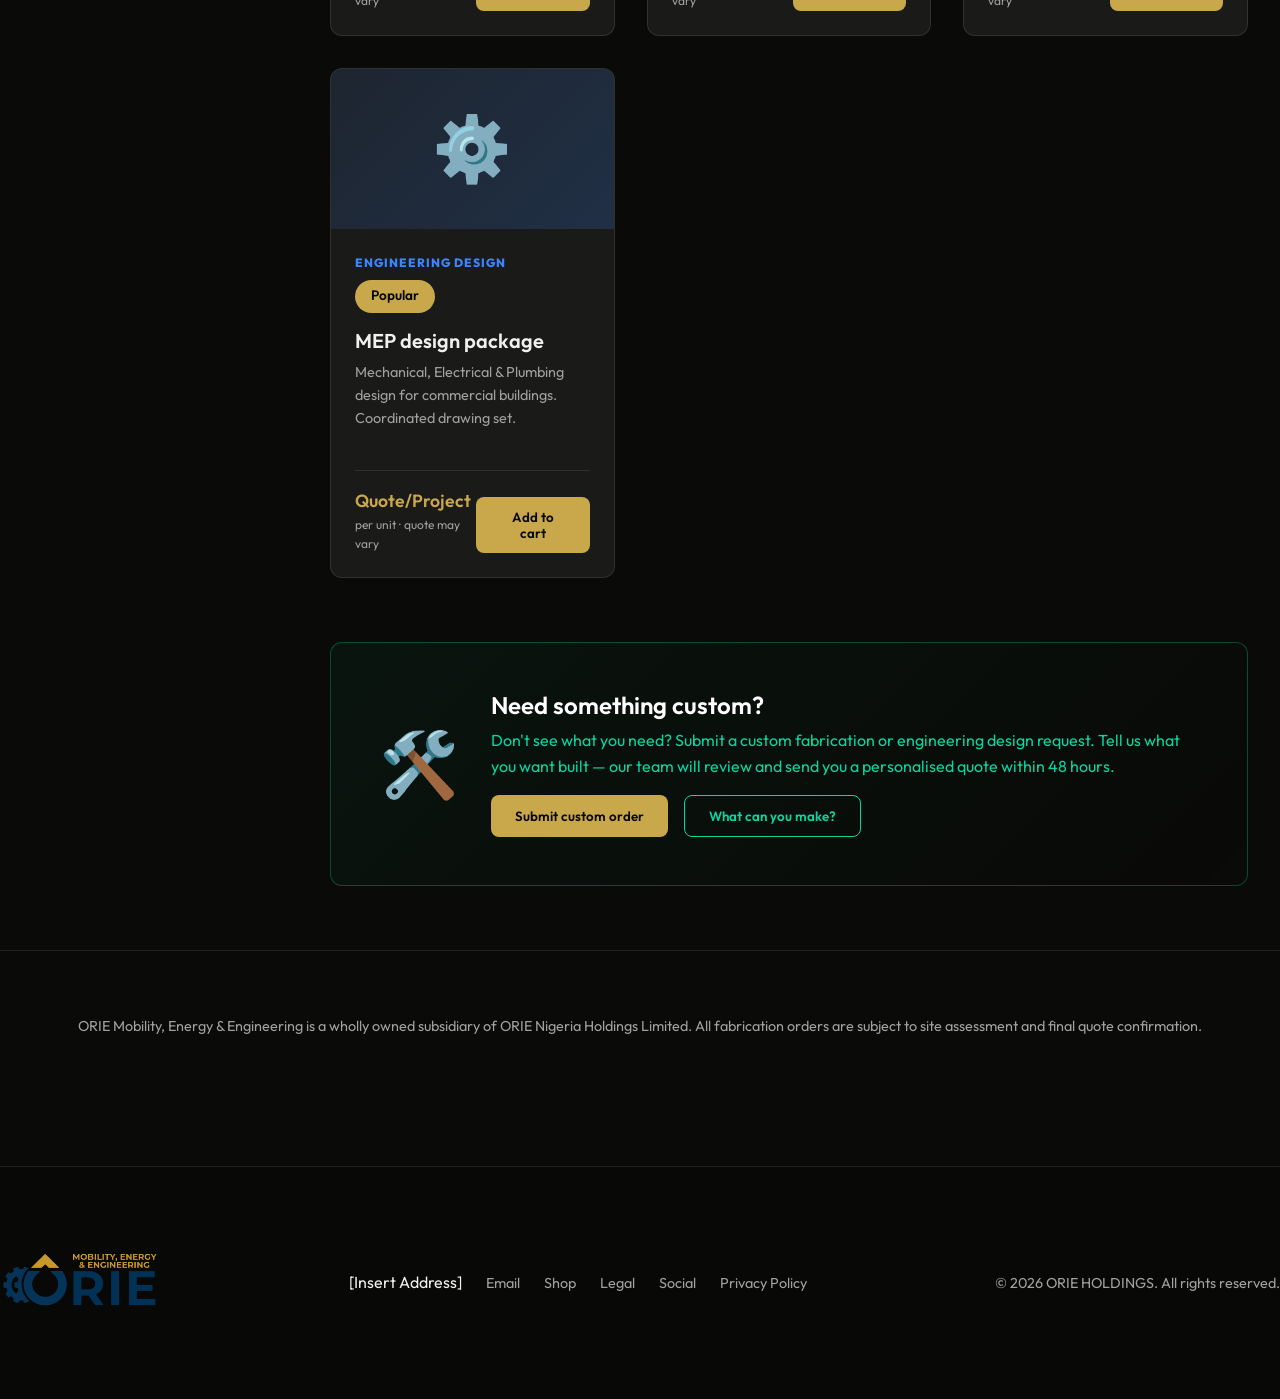
==== commit 6b645f13: "feat: add light mode theme support and refactor navigation bar layout" ====
--- a/shop/index.html
+++ b/shop/index.html
@@ -14,10 +14,12 @@
       <img src="../assets/ORIEmobility.png" alt="ORIE Mobility Logo" class="brand-logo">
       <span>ORIE Mobility, Energy & Engineering — Shop</span>
     </a>
-    <button class="cart-btn" id="cart-toggle">
-      Cart
-      <span class="cart-badge" id="cart-badge">0</span>
-    </button>
+    <div class="navbar-actions">
+      <button class="theme-toggle" id="theme-toggle" title="Toggle Light/Dark Mode">☀️</button>
+      <button class="cart-btn" id="cart-toggle">
+        🛒 Quote Cart <span class="cart-badge" id="cart-badge">0</span>
+      </button>
+    </div>
   </nav>
 
   <!-- Hero Strip -->
--- a/shop/shop.css
+++ b/shop/shop.css
@@ -19,6 +19,15 @@
   --transition: all 0.3s ease;
 }
 
+[data-theme="light"] {
+  --bg-dark: #F8F9FA;
+  --bg-panel: #FFFFFF;
+  --bg-card: #FFFFFF;
+  --text-primary: #1A1A18;
+  --text-secondary: #5A5A5A;
+  --border-color: rgba(0, 0, 0, 0.1);
+}
+
 * {
   box-sizing: border-box;
   margin: 0;
@@ -61,7 +70,7 @@
   align-items: center;
   gap: 1rem;
 }
-.nav-brand img { height: 120px; }
+.nav-brand img { height: 160px; object-fit: contain; }
 @media(max-width: 768px) {
   .nav-brand span { display: none; }
 }
@@ -86,6 +95,32 @@
   padding: 2px 8px;
   border-radius: 12px;
   font-size: 0.8rem;
+}
+
+.theme-toggle {
+  background: transparent;
+  border: 1px solid var(--border-color);
+  color: var(--text-primary);
+  border-radius: 50%;
+  width: 40px;
+  height: 40px;
+  display: flex;
+  align-items: center;
+  justify-content: center;
+  cursor: pointer;
+  font-size: 1.2rem;
+  transition: var(--transition);
+}
+
+.theme-toggle:hover {
+  border-color: var(--accent-gold);
+  color: var(--accent-gold);
+}
+
+.navbar-actions {
+  display: flex;
+  align-items: center;
+  gap: 1rem;
 }
 
 /* Hero Section */
@@ -457,7 +492,7 @@
   color: var(--accent-gold);
 }
 .brand-logo {
-  height: 120px;
+  height: 160px;
   width: auto;
   object-fit: contain;
 }
@@ -467,7 +502,7 @@
     gap: 1rem;
     text-align: center;
   }
-  .brand-logo {
-    height: 80px;
+  .brand-logo, .nav-brand img {
+    height: 100px;
   }
 }
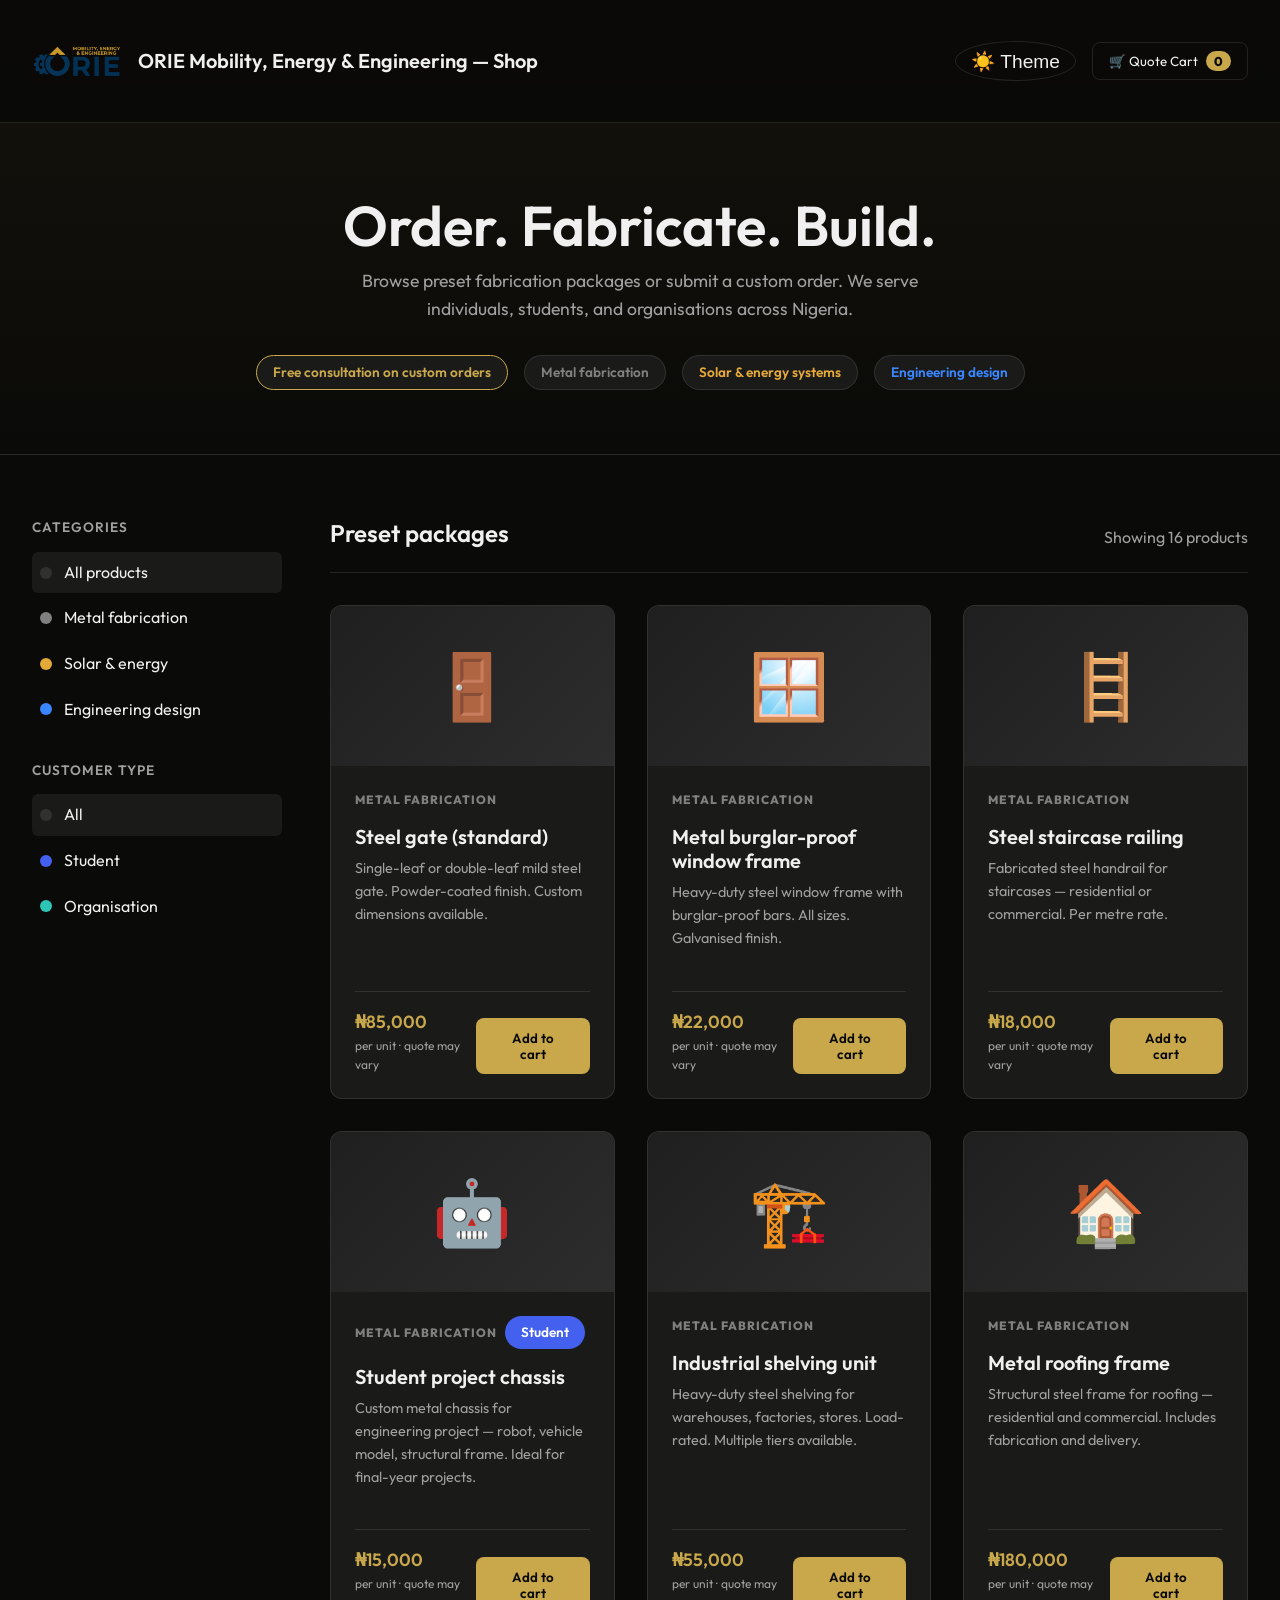
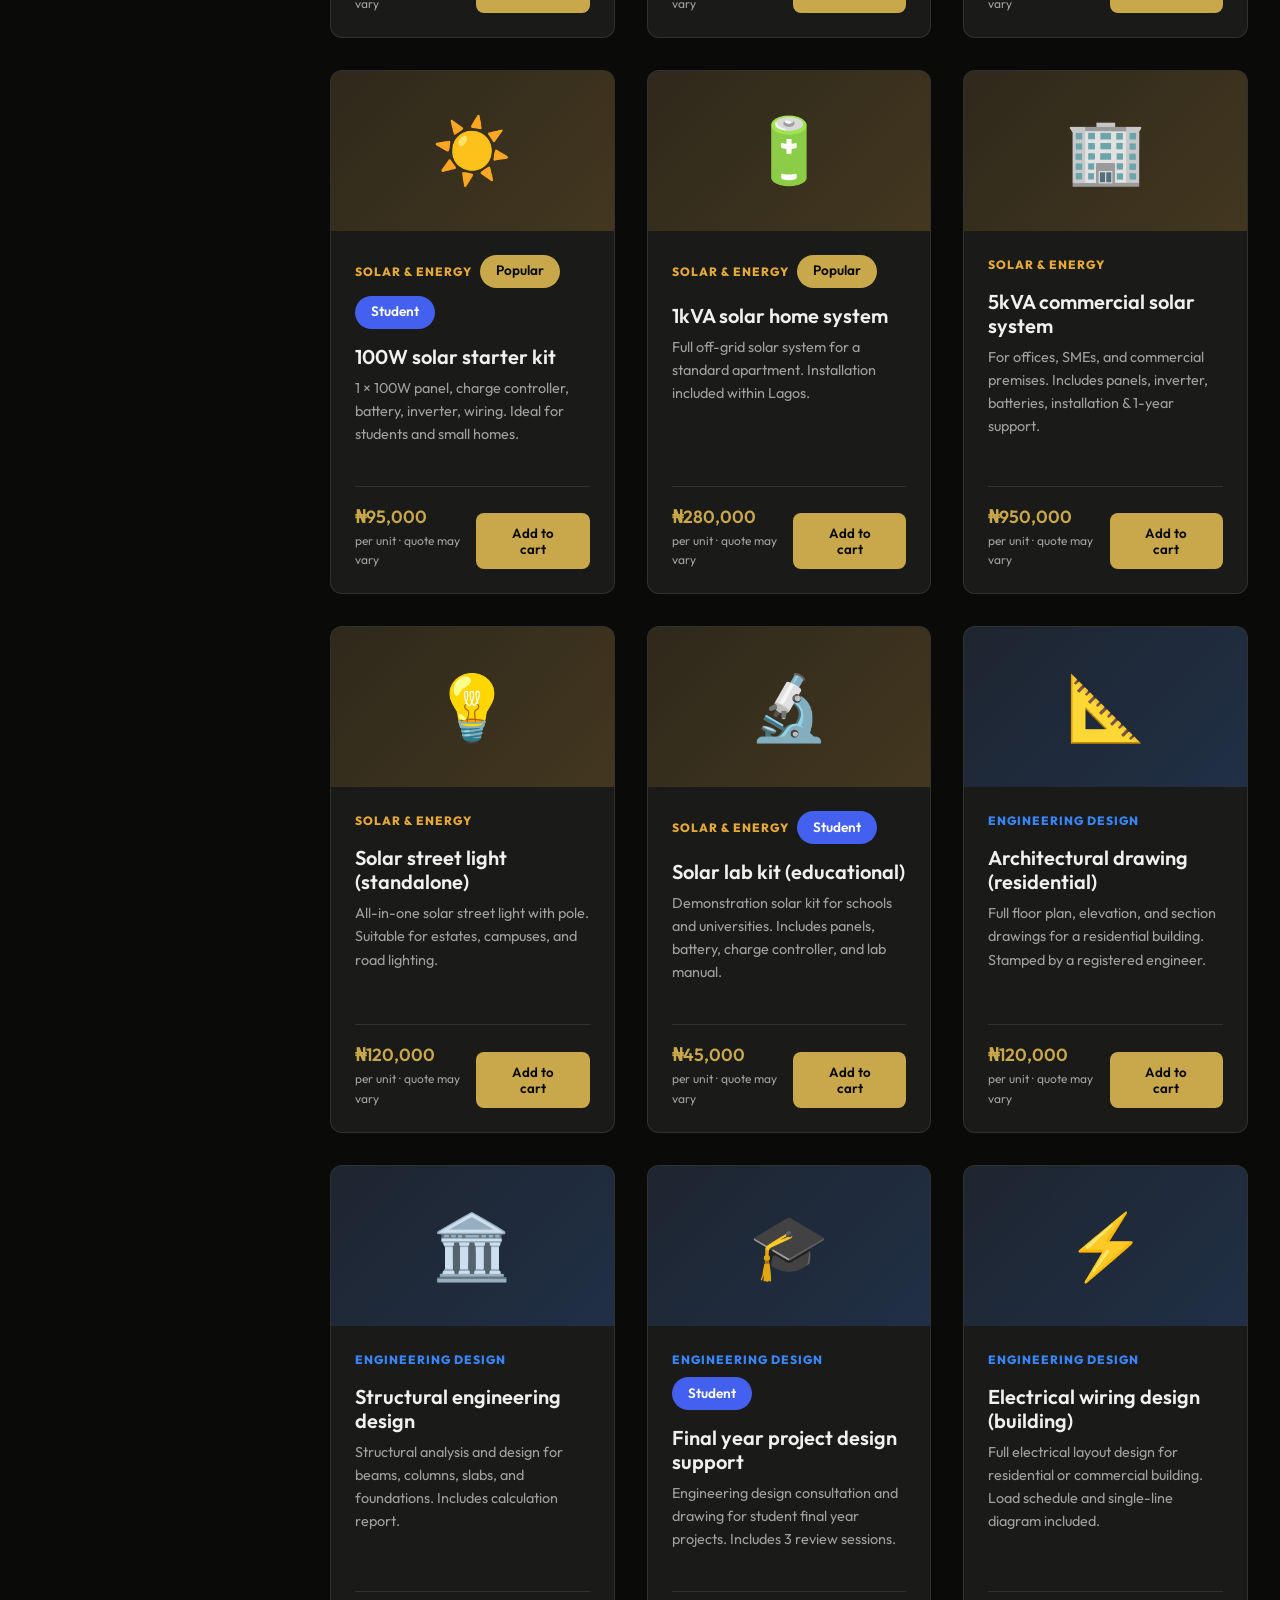
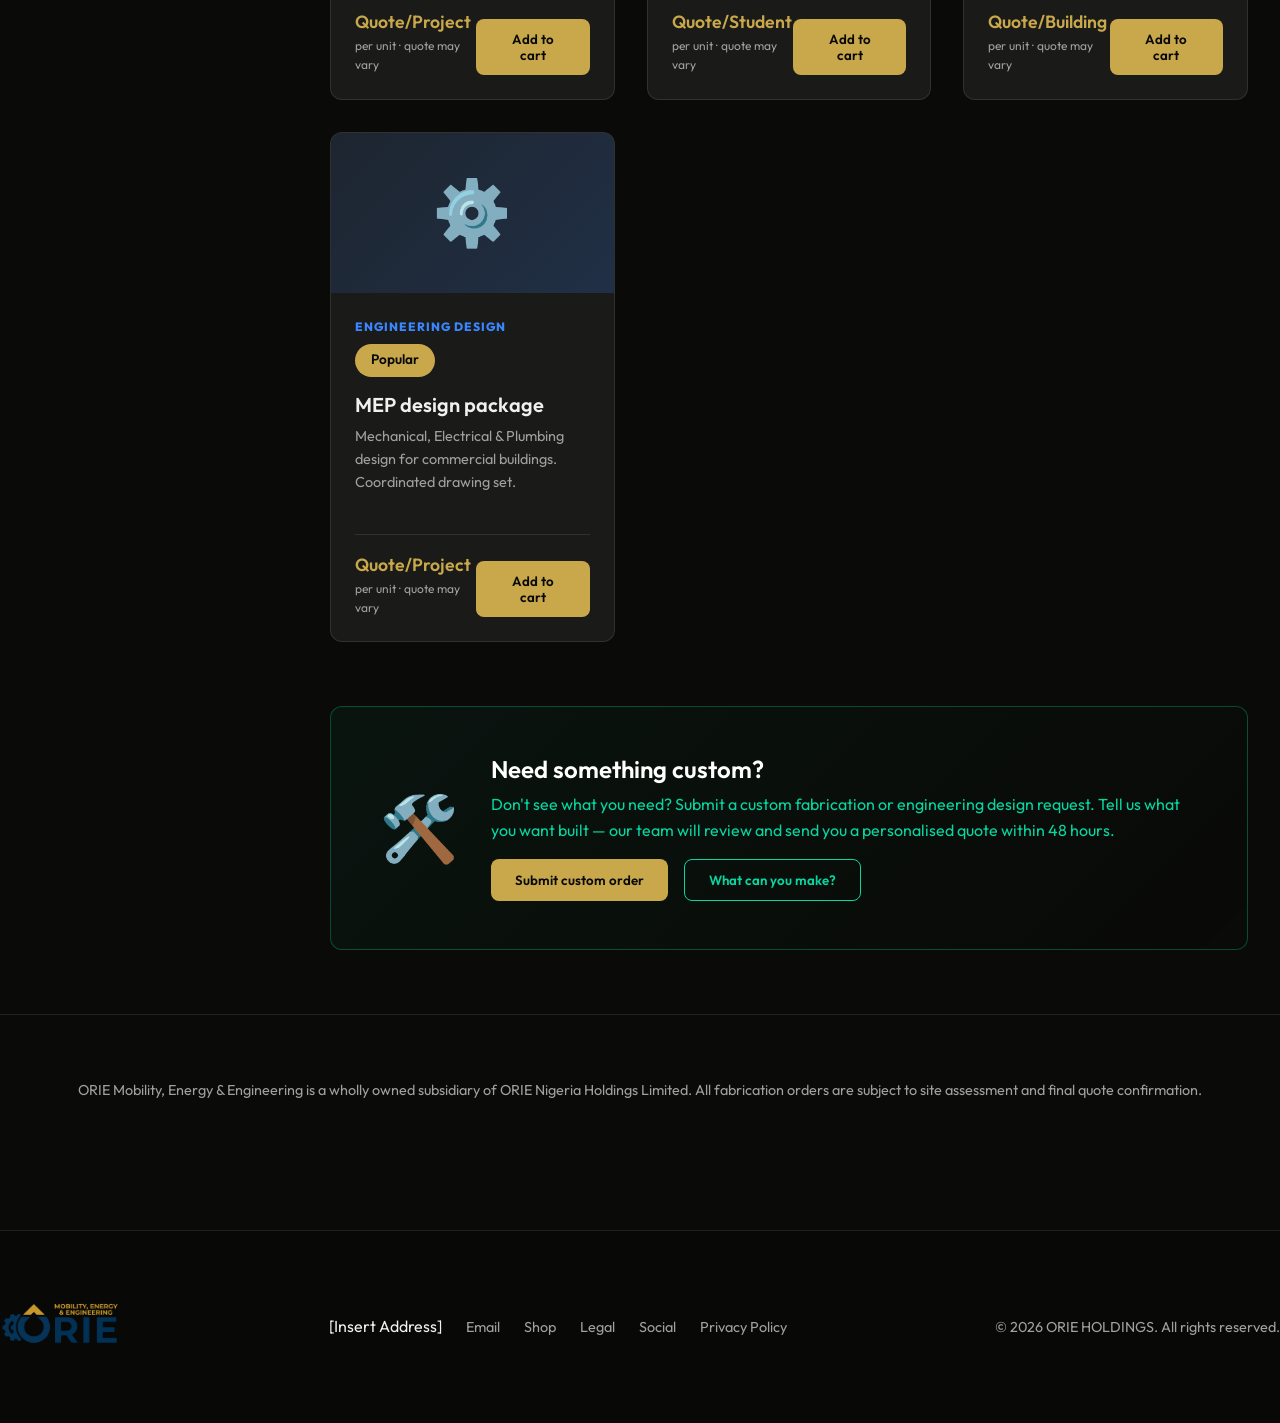
==== commit 4d13dce5: "ui: update theme toggle button labels and adjust logo dimensions and hero padding" ====
--- a/shop/index.html
+++ b/shop/index.html
@@ -15,7 +15,7 @@
       <span>ORIE Mobility, Energy & Engineering — Shop</span>
     </a>
     <div class="navbar-actions">
-      <button class="theme-toggle" id="theme-toggle" title="Toggle Light/Dark Mode">☀️</button>
+      <button class="theme-toggle" id="theme-toggle" title="Toggle Light/Dark Mode">☀️ Theme</button>
       <button class="cart-btn" id="cart-toggle">
         🛒 Quote Cart <span class="cart-badge" id="cart-badge">0</span>
       </button>
--- a/shop/shop.css
+++ b/shop/shop.css
@@ -70,7 +70,7 @@
   align-items: center;
   gap: 1rem;
 }
-.nav-brand img { height: 160px; object-fit: contain; }
+.nav-brand img { height: 90px; object-fit: contain; }
 @media(max-width: 768px) {
   .nav-brand span { display: none; }
 }
@@ -102,11 +102,13 @@
   border: 1px solid var(--border-color);
   color: var(--text-primary);
   border-radius: 50%;
-  width: 40px;
+  width: auto;
+  padding: 0 15px;
   height: 40px;
   display: flex;
   align-items: center;
   justify-content: center;
+  gap: 0.5rem;
   cursor: pointer;
   font-size: 1.2rem;
   transition: var(--transition);
@@ -125,7 +127,7 @@
 
 /* Hero Section */
 .hero {
-  padding: 8rem 2rem 4rem;
+  padding: 12rem 2rem 4rem;
   background: linear-gradient(to bottom, rgba(201, 168, 76, 0.05), transparent);
   border-bottom: 1px solid var(--border-color);
   text-align: center;
@@ -492,7 +494,7 @@
   color: var(--accent-gold);
 }
 .brand-logo {
-  height: 160px;
+  height: 120px;
   width: auto;
   object-fit: contain;
 }
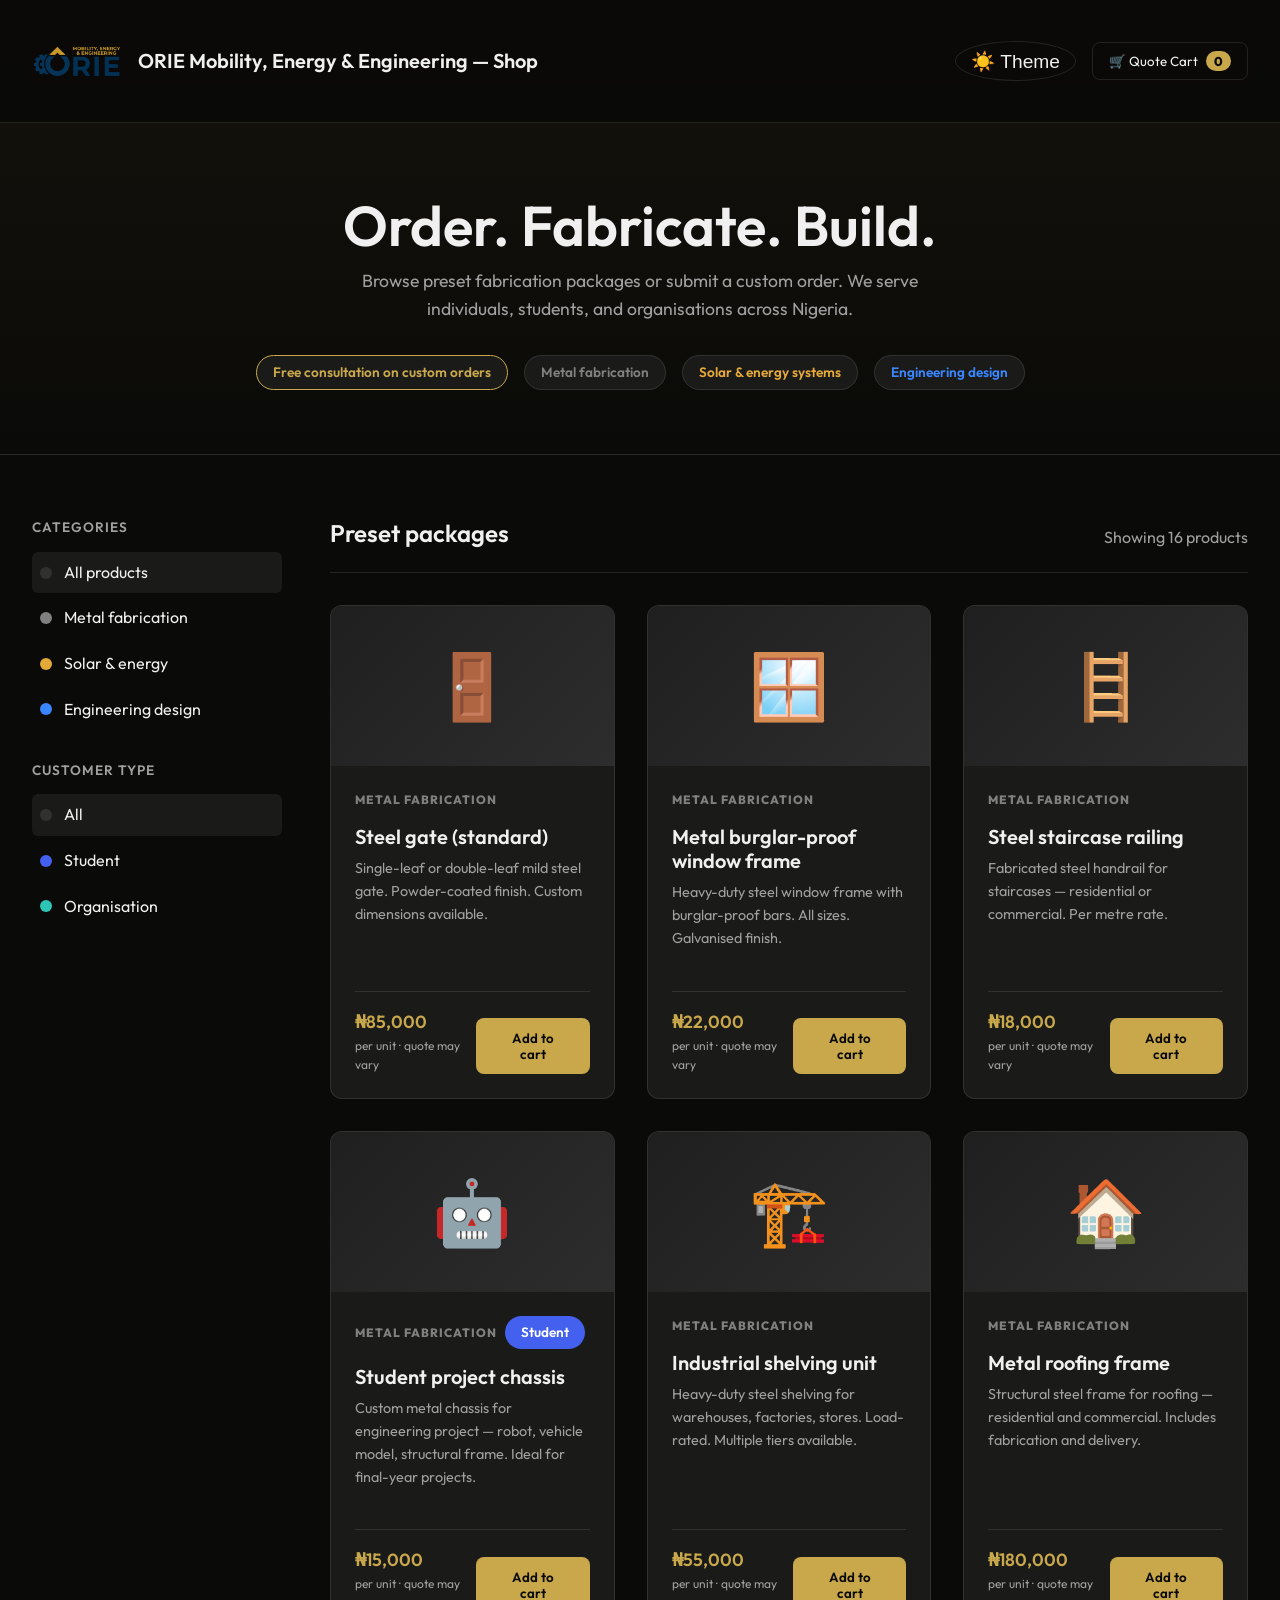
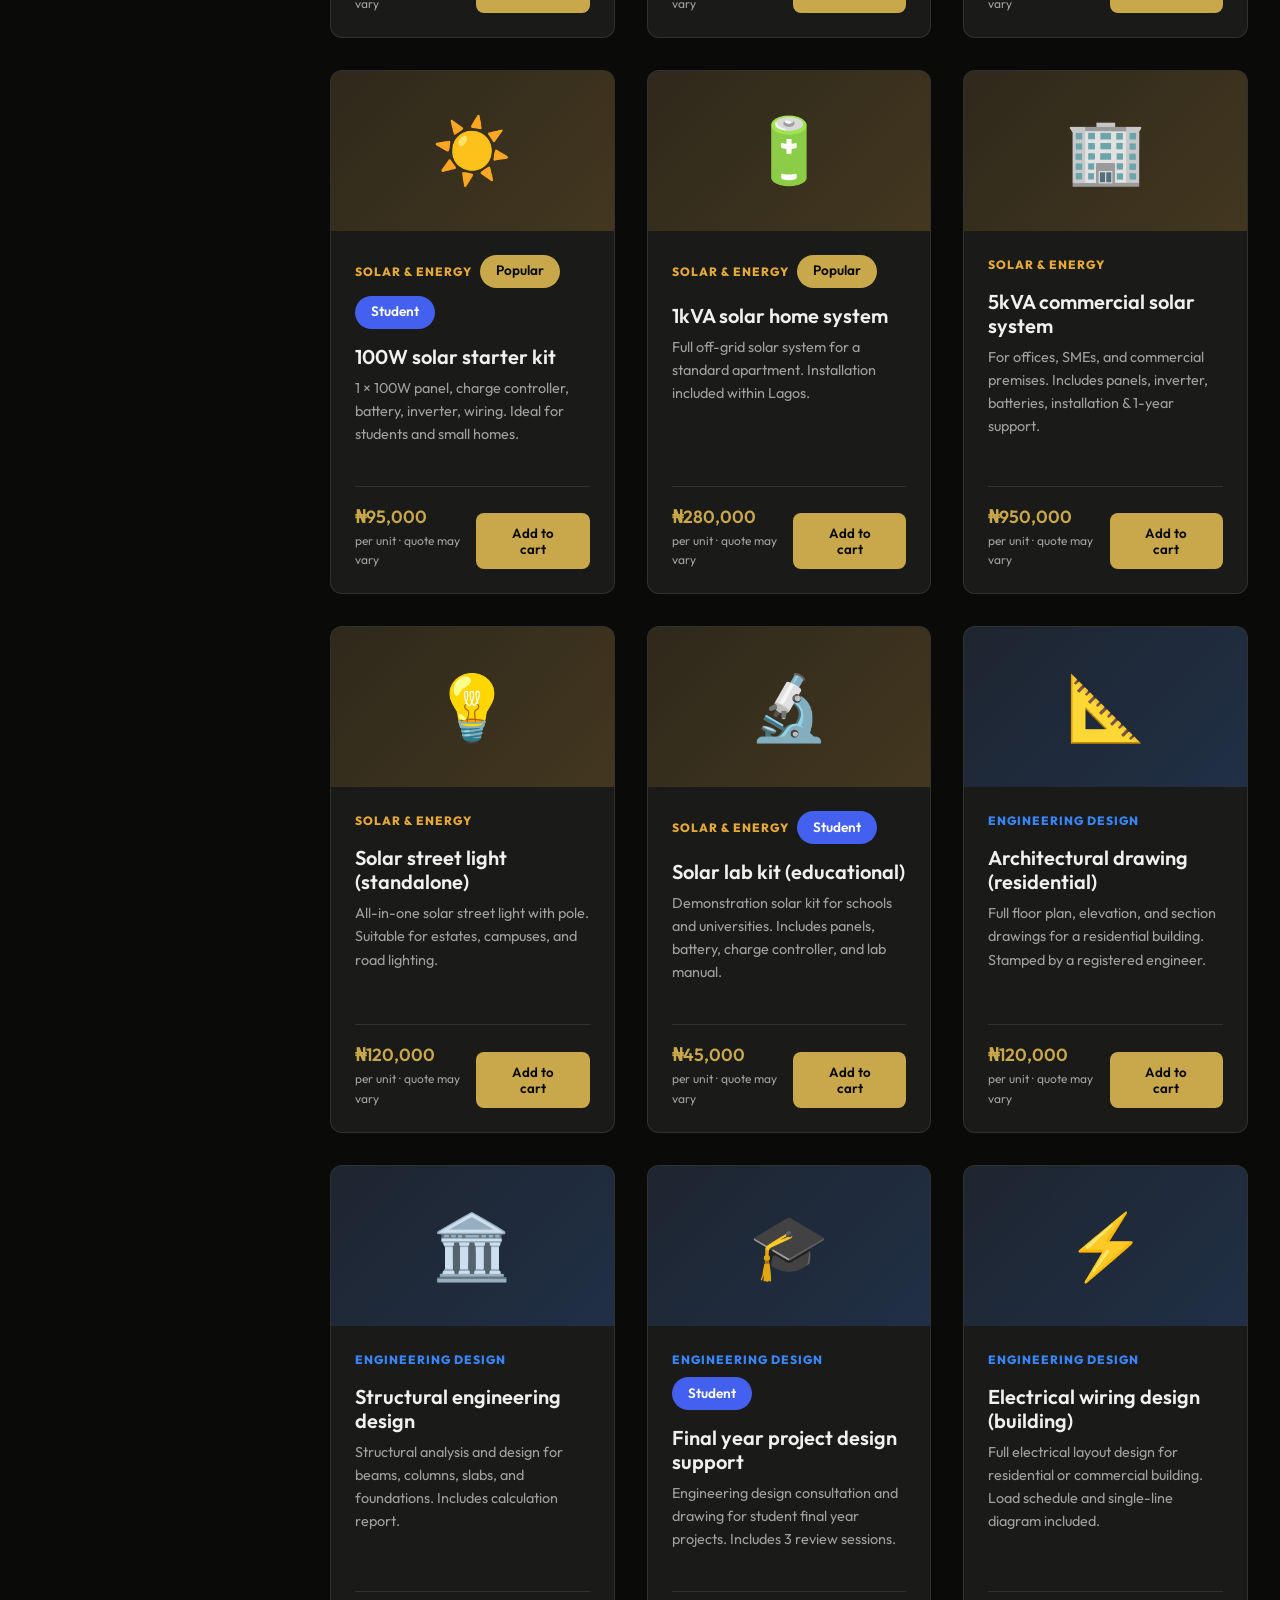
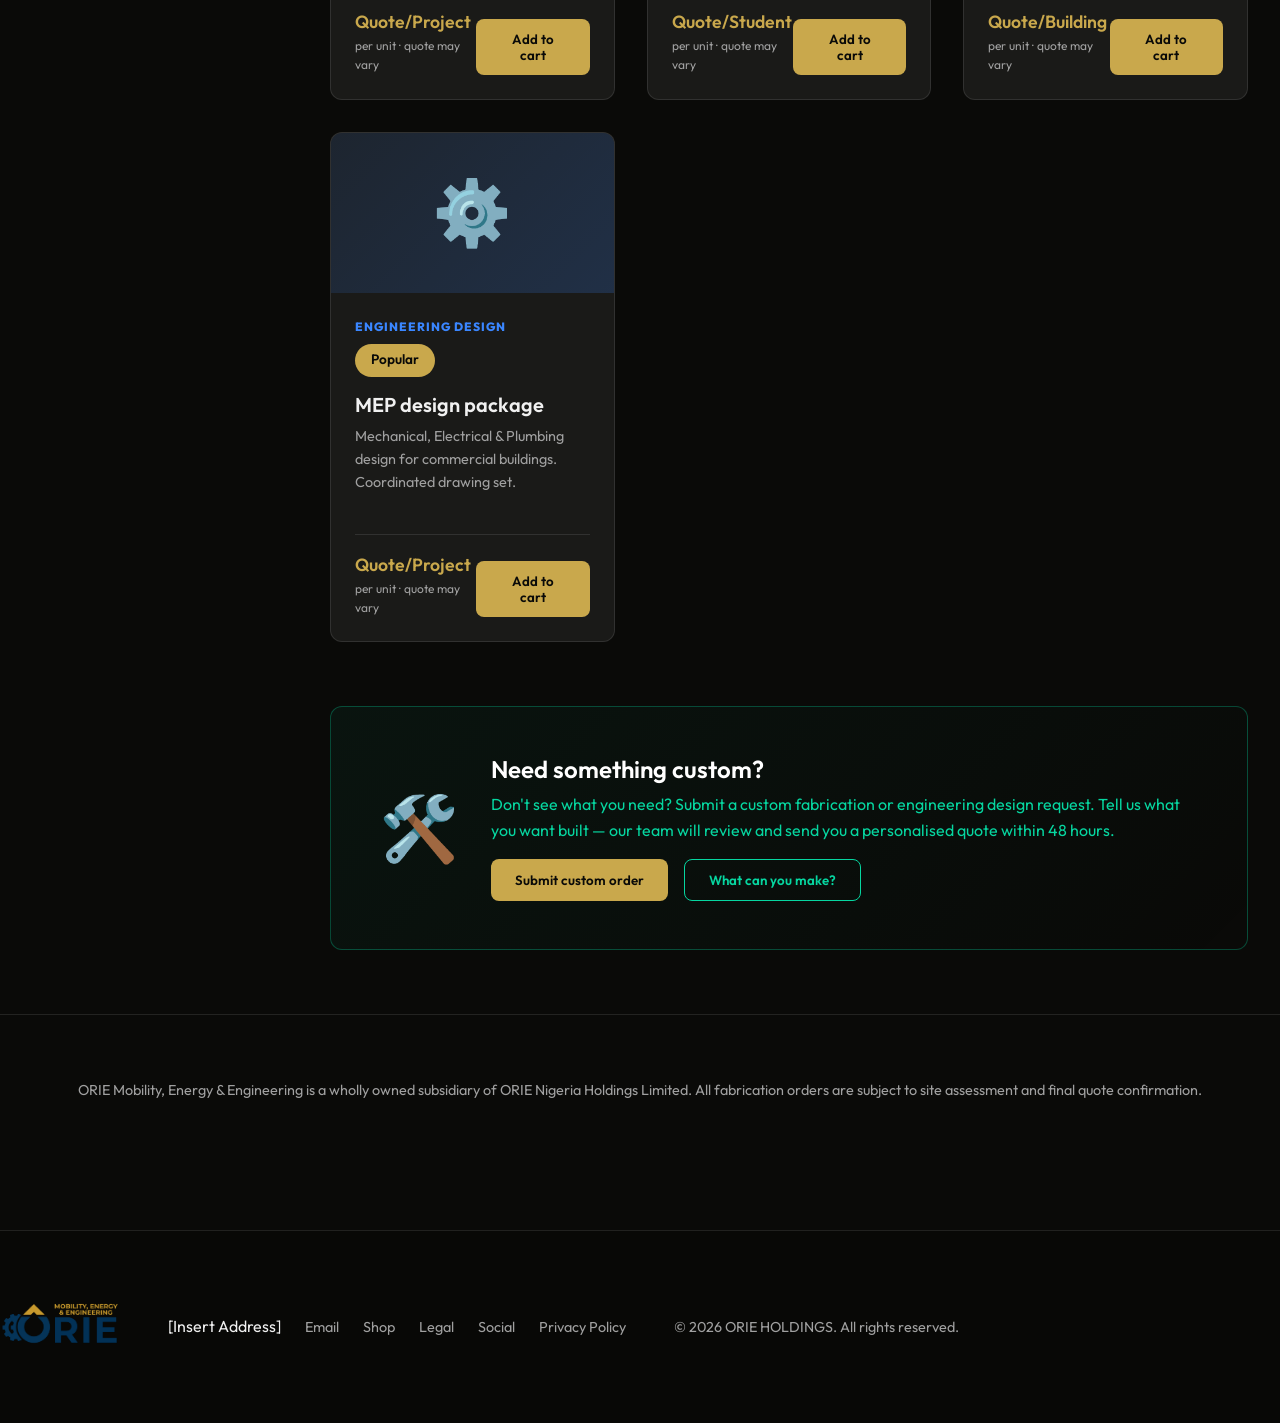
==== commit 216448f1: "style: update footer alignment and cache-bust shop assets with versioning" ====
--- a/shop/index.html
+++ b/shop/index.html
@@ -5,7 +5,7 @@
   <meta name="viewport" content="width=device-width, initial-scale=1.0">
   <title>ORIE Mobility, Energy & Engineering — Fabrication Shop</title>
   <link href="https://fonts.googleapis.com/css2?family=Outfit:wght@300;400;600;800&display=swap" rel="stylesheet">
-  <link rel="stylesheet" href="shop.css">
+  <link rel="stylesheet" href="shop.css?v=2">
 </head>
 <body>
   <!-- Top Navigation -->
@@ -229,6 +229,6 @@
     </div>
   </div>
 
-  <script src="shop.js"></script>
+  <script src="shop.js?v=2"></script>
 </body>
 </html>
--- a/shop/shop.css
+++ b/shop/shop.css
@@ -471,7 +471,8 @@
 
 .footer-content {
   display: flex;
-  justify-content: space-between;
+  justify-content: flex-start;
+  gap: 3rem;
   align-items: center;
 }
 
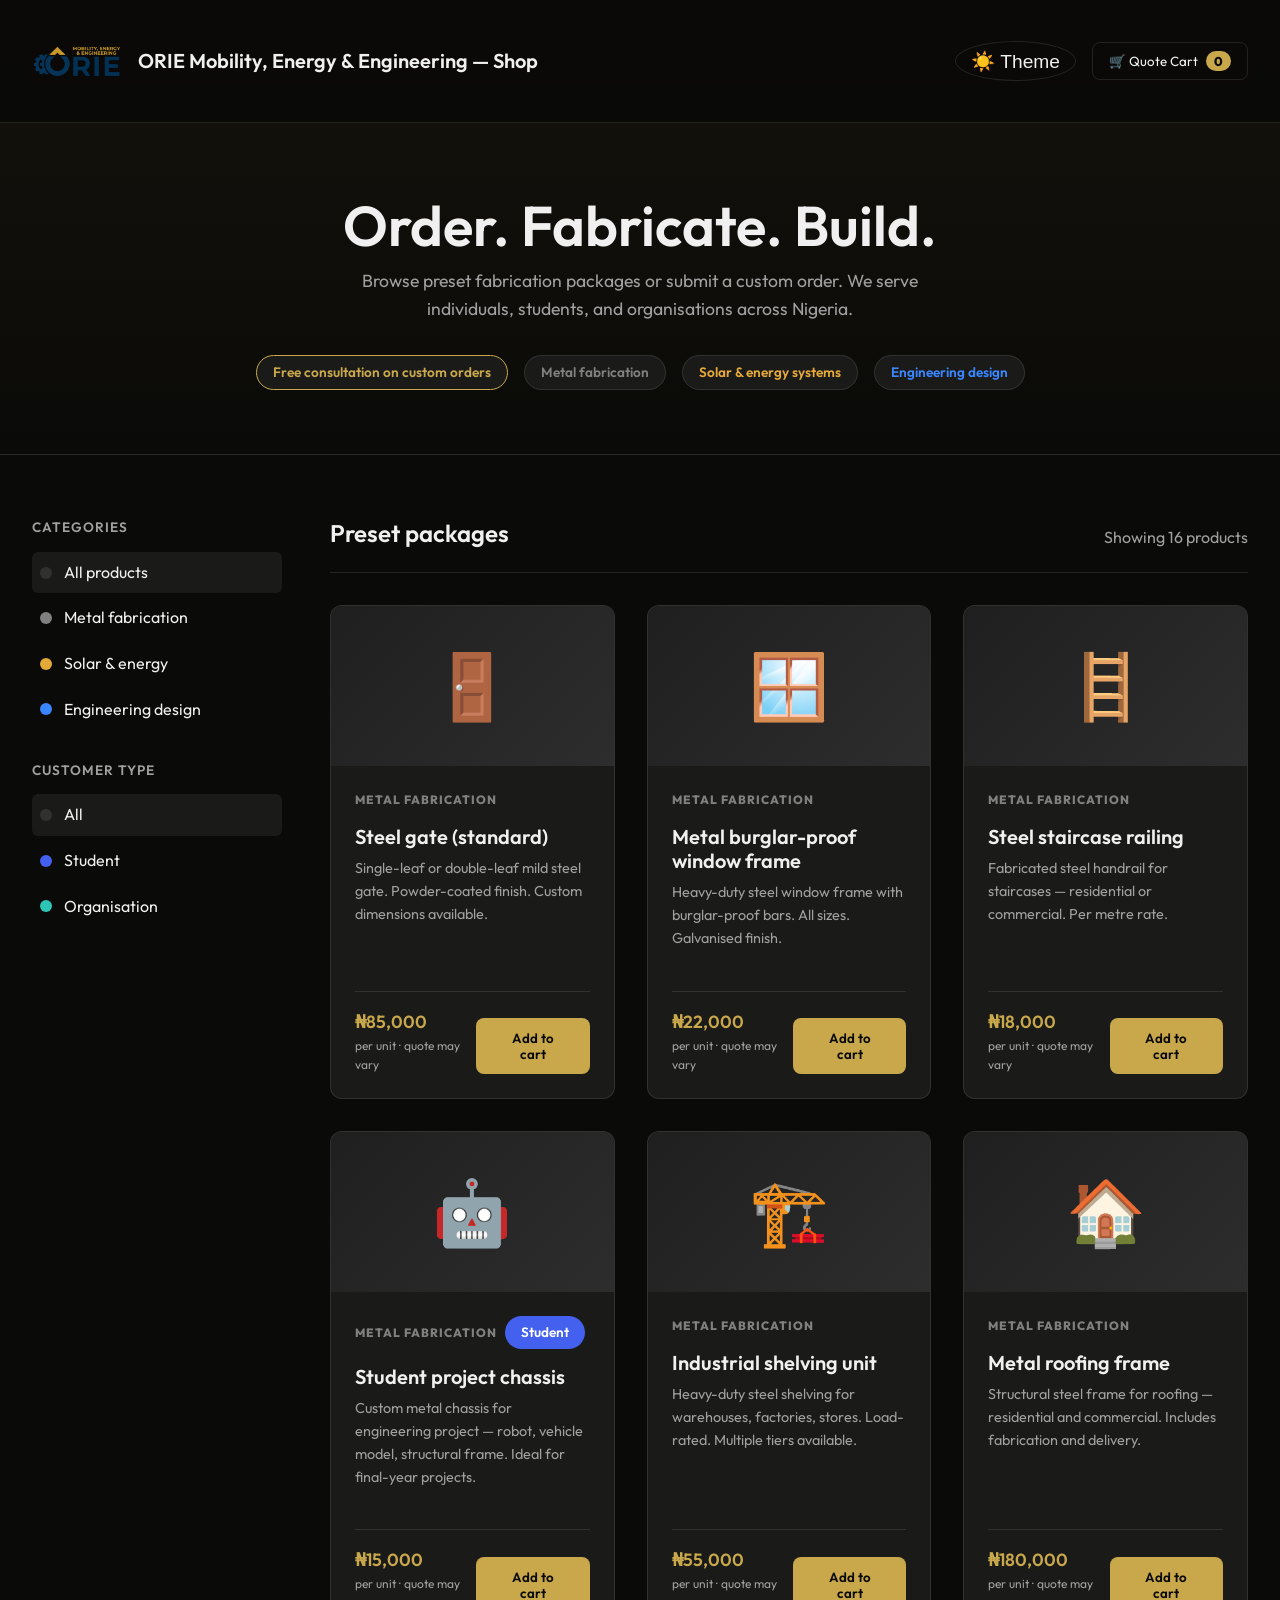
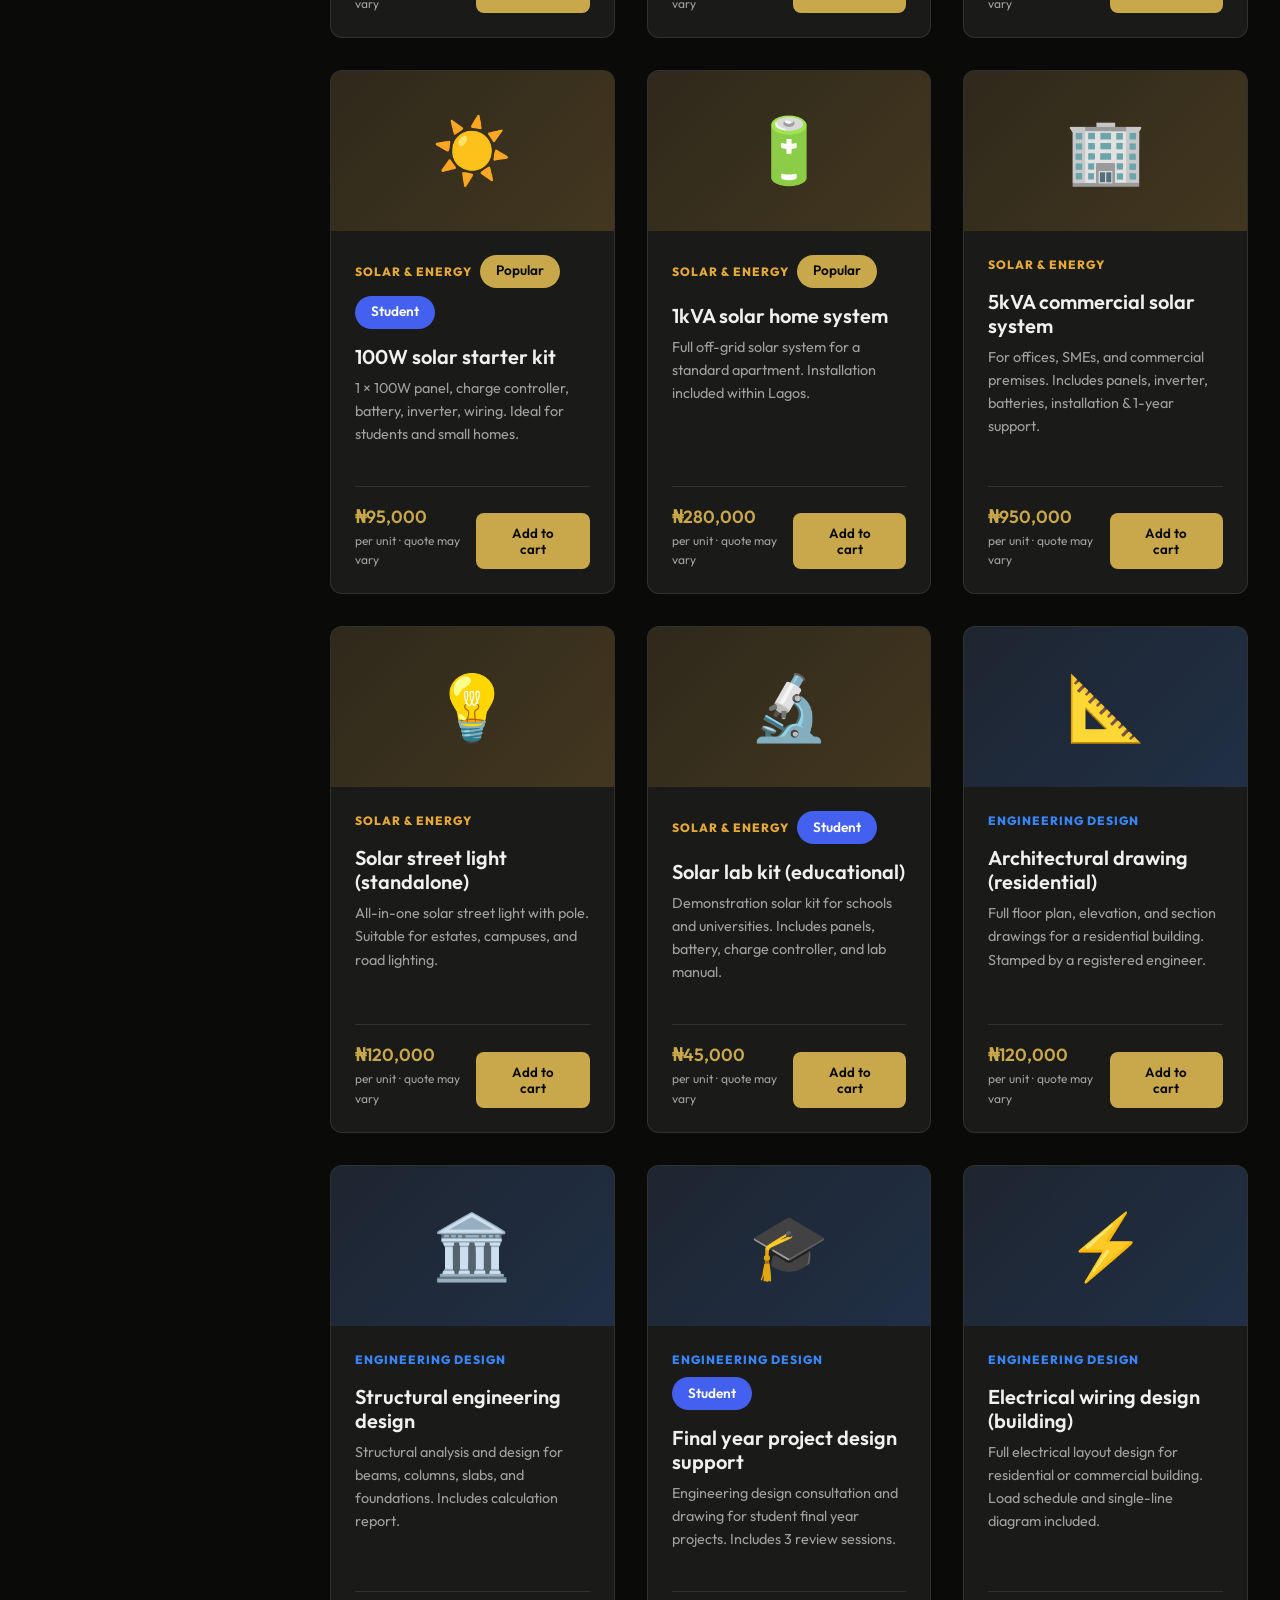
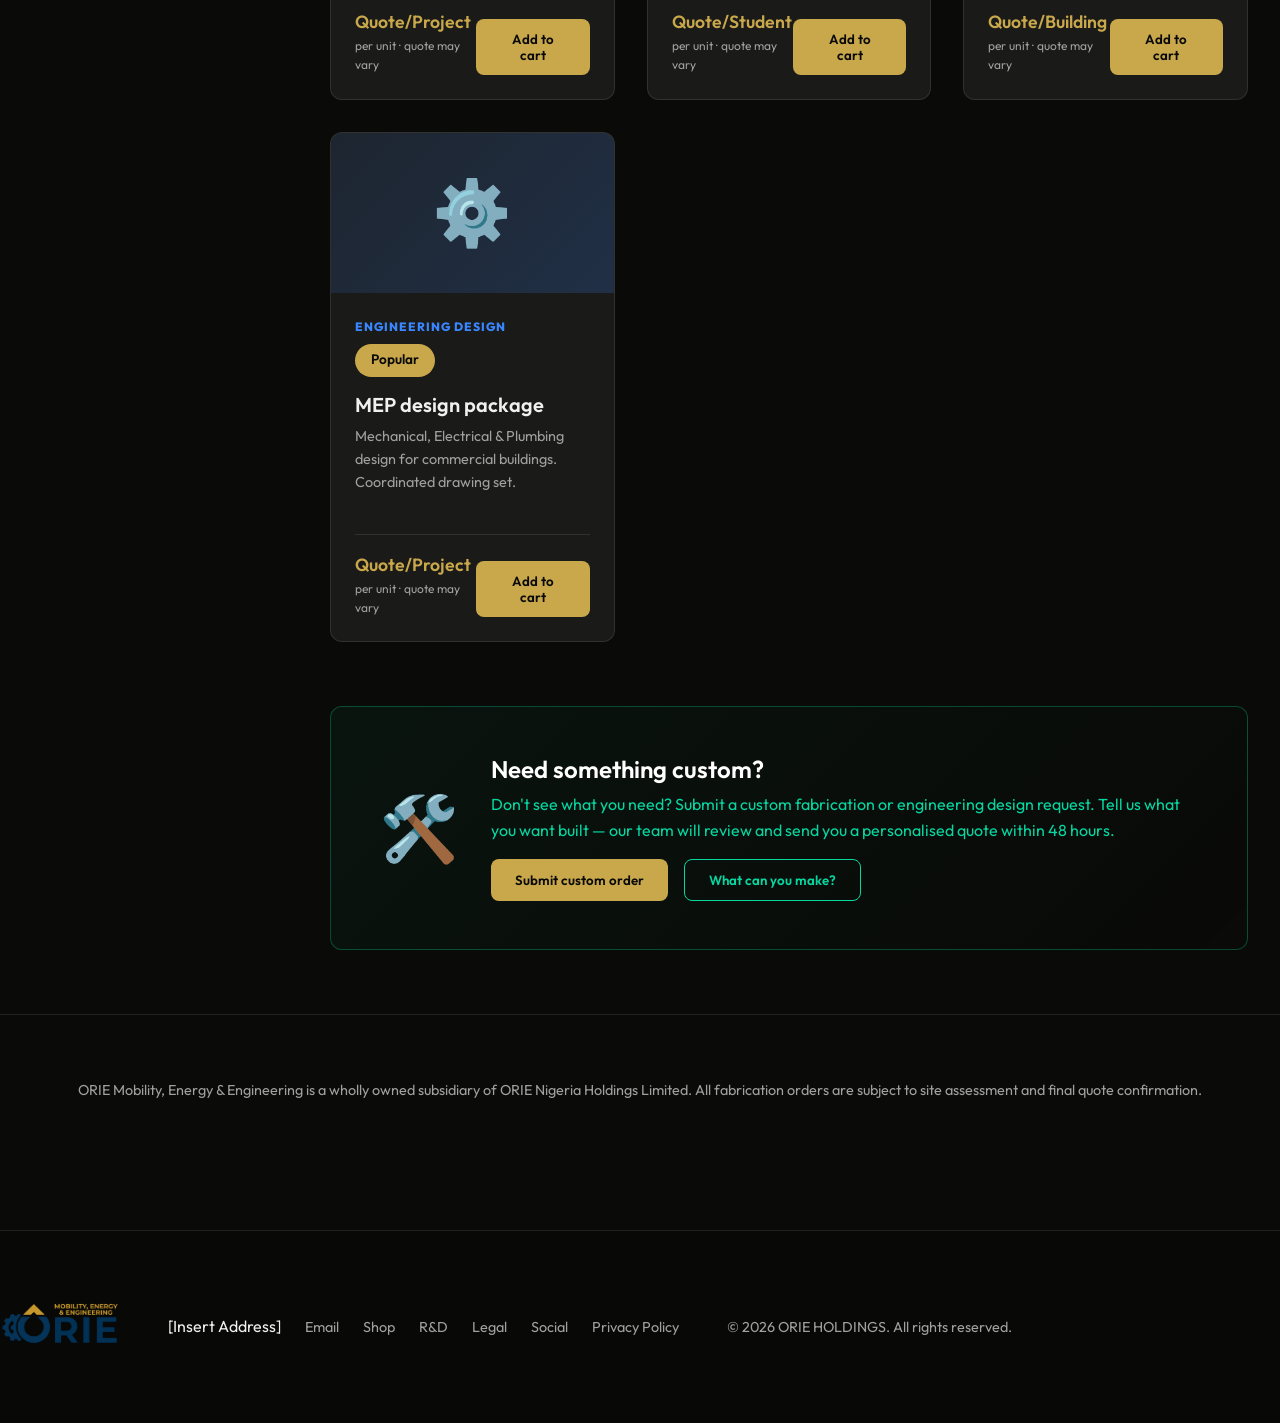
==== commit 904b0c50: "feat: add R&D page and update site navigation with corresponding links and table styling support" ====
--- a/shop/index.html
+++ b/shop/index.html
@@ -124,6 +124,7 @@
           <span>[Insert Address]</span>
           <a href="mailto:info@orieholdings.com" style="color: var(--text-secondary); text-decoration: none;">Email</a>
           <a href="index.html" style="color: var(--text-secondary); text-decoration: none;">Shop</a>
+          <a href="../r-and-d.html" style="color: var(--text-secondary); text-decoration: none;">R&D</a>
           <a href="#" style="color: var(--text-secondary); text-decoration: none;">Legal</a>
           <a href="#" style="color: var(--text-secondary); text-decoration: none;">Social</a>
           <button class="nav-btn" data-target="privacy"
--- a/shop/shop.css
+++ b/shop/shop.css
@@ -15,6 +15,13 @@
   --color-org: #2EC4B6;
   --color-success: #2A9D8F;
   --border-color: rgba(255, 255, 255, 0.1);
+  --nav-bg: rgba(10, 10, 8, 0.95);
+  --footer-bg: rgba(0, 0, 0, 0.2);
+  --form-bg: rgba(255, 255, 255, 0.05);
+  --form-focus: rgba(255, 255, 255, 0.08);
+  --modal-bg: rgba(0, 0, 0, 0.8);
+  --metal-grad-1: #1f1f1f;
+  --metal-grad-2: #2d2d2d;
   --font-main: 'Outfit', sans-serif;
   --transition: all 0.3s ease;
 }
@@ -26,6 +33,13 @@
   --text-primary: #1A1A18;
   --text-secondary: #5A5A5A;
   --border-color: rgba(0, 0, 0, 0.1);
+  --nav-bg: rgba(255, 255, 255, 0.95);
+  --footer-bg: rgba(0, 0, 0, 0.03);
+  --form-bg: rgba(0, 0, 0, 0.03);
+  --form-focus: rgba(0, 0, 0, 0.06);
+  --modal-bg: rgba(255, 255, 255, 0.8);
+  --metal-grad-1: #e0e0e0;
+  --metal-grad-2: #f5f5f5;
 }
 
 * {
@@ -51,7 +65,7 @@
   position: fixed;
   top: 0;
   width: 100%;
-  background: rgba(10, 10, 8, 0.95);
+  background: var(--nav-bg);
   backdrop-filter: blur(10px);
   -webkit-backdrop-filter: blur(10px);
   border-bottom: 1px solid var(--border-color);
@@ -312,7 +326,7 @@
   font-size: 4rem;
   position: relative;
 }
-.img-metal { background: linear-gradient(135deg, #1f1f1f, #2d2d2d); }
+.img-metal { background: linear-gradient(135deg, var(--metal-grad-1), var(--metal-grad-2)); }
 .img-solar { background: linear-gradient(135deg, rgba(229, 169, 58, 0.1), rgba(229, 169, 58, 0.2)); }
 .img-eng { background: linear-gradient(135deg, rgba(58, 134, 255, 0.1), rgba(58, 134, 255, 0.2)); }
 
@@ -390,7 +404,7 @@
   left: 0;
   width: 100%;
   height: 100%;
-  background: rgba(0,0,0,0.8);
+  background: var(--modal-bg);
   backdrop-filter: blur(5px);
   -webkit-backdrop-filter: blur(5px);
   z-index: 1000;
@@ -432,7 +446,7 @@
 }
 .form-control {
   width: 100%;
-  background: rgba(255,255,255,0.05);
+  background: var(--form-bg);
   border: 1px solid var(--border-color);
   color: var(--text-primary);
   padding: 0.75rem 1rem;
@@ -443,7 +457,7 @@
 .form-control:focus {
   outline: none;
   border-color: var(--accent-gold);
-  background: rgba(255,255,255,0.08);
+  background: var(--form-focus);
 }
 .modal-footer {
   display: flex;
@@ -463,10 +477,10 @@
 
 /* Footer Styles imported from index.css to maintain consistency */
 .footer {
-  border-top: 1px solid rgba(255, 255, 255, 0.1);
+  border-top: 1px solid var(--border-color);
   padding: 2rem 0;
   margin-top: 4rem;
-  background: rgba(0, 0, 0, 0.2);
+  background: var(--footer-bg);
 }
 
 .footer-content {
